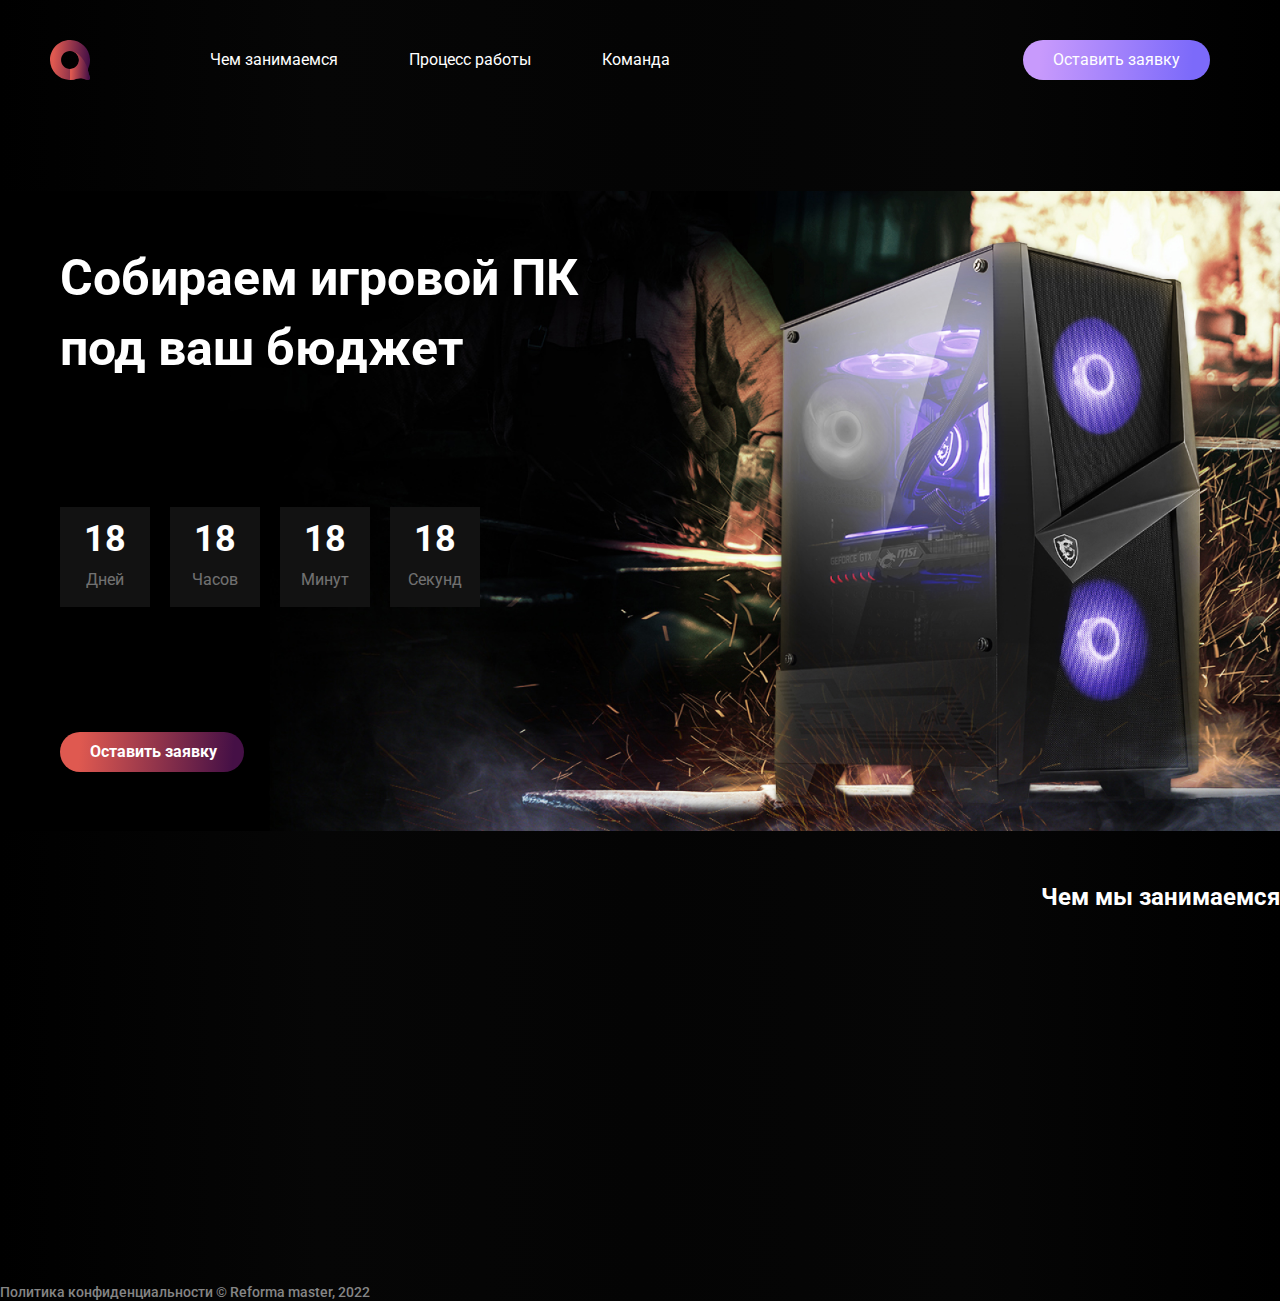
==== index.html @ 579c52b2 "Update index.html" ====
<!DOCTYPE html>
<html lang="ru">
<head>
    <meta charset="UTF-8">
    <meta http-equiv="X-UA-Compatible" content="IE=edge">
    <meta name="viewport" content="width=device-width, initial-scale=1.0">
    <link rel="shortcut icon" href="favicon.ico" type="image/x-icon">
    <link rel="stylesheet" href="style/normalize.css">
    <link rel="stylesheet" href="style/style.css">
    <link rel="preconnect" href="https://fonts.googleapis.com">
	<script defer src="js/index.js"></script>
    <script defer src="js/modal.js"></script>
    <link rel="preconnect" href="https://fonts.googleapis.com">
    <link rel="preconnect" href="https://fonts.gstatic.com" crossorigin>
    <link href="https://fonts.googleapis.com/css2?family=Roboto:wght@400;500;700&display=swap" rel="stylesheet"> 
    <title>Сборка ПК</title>
</head>
<body>
    <header class="header">
        <a href="#" class="logo"><img src="image/logo.svg"></a>
        <div class="header_nav">
            <nav class="navigation">
                <a href="#">Чем&nbsp;занимаемся</a>
                <a href="#">Процесс&nbsp;работы</a>
                <a href="#">Команда</a>
            </nav>
            <button class="burger-btn header-burger" onclick="openModal()" type="button"></button>    
            <button class="button header_button" type="button" >Оставить&nbsp;заявку</button>    
        </div>
    </header>
    
    <main class="main">
        <section class="main-display">
            <h1 class="title">Собираем игровой ПК под ваш бюджет</h1>
            <div class="main-display_timer">
                <div class="main-display_item">
                    <div class="main-display_count">18</div>
                    <div class="main-display_text">Дней</div>
                </div>
                <div class="main-display_item">
                    <div class="main-display_count">18</div>
                    <div class="main-display_text">Часов</div>
                </div>
                <div class="main-display_item">
                    <div class="main-display_count">18</div>
                    <div class="main-display_text">Минут</div>
                </div>
                <div class="main-display_item">
                    <div class="main-display_count">18</div>
                    <div class="main-display_text">Секунд</div>
                </div>
            </div>
            <button class="button main_button" type="button" >Оставить&nbsp;заявку</button>    
            <div class="main-display_bg main-display_mobile">
                <img src="image/main-screen.jpg" alt="">    
            </div>        
    </section>
    
    <section class="special">
        <div class="contaner">
            <div class="special_wrap">
                <div class="special_img"></div>
                <h2>Чем мы занимаемся</h2>
            </div>
        </div>
        
    </section>
        
</main>

<aside></aside>
<footer class="footer">           
        <div class="copyright">
            <span>Политика конфиденциальности</span>
            <span>&copy; Reforma master, 2022</span>
        </div>
</footer>
    <div class="modal" id="modal">
        <div class="modal_window">
            <a href="#" class="logo"><img src="image/logo.svg"></a>
            <button onclick="closeModal()" class="header-modal-close">+</button>
            <div class="burger-link">
                <a href="#">Чем&nbsp;занимаемся</a>
                <a href="#">Процесс&nbsp;работы</a>
                <a href="#">Команда</a>
            </div>
        </div>
    </div>
    
</body>
</html>
---- style/style.css ----
*,
::after,
::before {
  box-sizing: border-box;
}
html {
  font-size: 1.6%; /* 16px*0.62.5% = 10px */
  font-size: 10px;
}
body {
  position: relative;
  /* font-size: 0.625%; 16px*0.62.5% = 10px */
  font-size: 1.6rem;
  color: #ffffff;
  font-weight: normal;
  font-family: "Roboto", sans-serif;
  background: linear-gradient(
    to left,
    #000000,
    #060606,
    #040404,
    #060606,
    #000000
  );
}
img {
  width: 100%;
  height: 100%;
  object-fit: contain;
  flex-shrink: 0;
}
a {
  text-decoration: none;
  color: inherit;
}
h1,
h2,
h3,
h4,
h5,
h6 {
  padding: 0;
  margin: 0;
}
button,
input {
  outline: none;
  border: none;
  cursor: pointer;
}
p {
  margin-top: 1rem;
}
.header {
  display: flex;
  justify-content: space-between;
  padding: 4rem 11rem 4rem 8rem;
}
.container {
  padding-left: 15px;
  padding-right: 15px;
  max-width: 130rem;
  margin: 0 auto;
}
.logo {
  display: block;
  width: 4rem;
  height: 4rem;
  /* margin-right: 28.2%; */
  /* margin-right: 24.7vw; */
}
.header_nav {
  display: flex;
  justify-content: space-between;
  /* justify-content: space-around; */
  align-items: center;
  /* flex-grow: 1; */
  /* max-width: 300px; */
  gap: 29vw;
}
.navigation {
  display: flex;
}
.burger-link {
  display: flex;
  flex-direction: column;
  gap: 30px;
  margin-top: 30px;
}
.header-burger {
  display: none;
  background-image: url(../image/burger-menu.svg);
  background-repeat: no-repeat;
  background-size: contain;
  background-color: #000000;
  width: 53px;
  height: 41px;
}
.modal {
  position: fixed;
  top: 0;
  left: -1930px;
  background-color: rgba(0, 0, 0, 0.3);
  min-height: 100vh;
  min-width: 100vw;
  display: flex;
  justify-content: center;
  transition: 0.4s ease-in-out;
}
.modal_window {
  position: relative;
  background-color: #626262;
  height: 100%;
  width: 100%;
  z-index: 2;
  padding: 40px 40px;
}
.header-modal-close {
  position: absolute;
  right: 10px;
  top: 10px;
  transform: rotate(45deg);
  background-color: transparent;
  z-index: 3;
  color: #ffffff;
  font-size: 32px;
  font-weight: 700;
  width: 40px;
}
.navigation a {
  font-weight: 400;
  font-size: 1.6rem;
}
.navigation a::after {
  display: block;
  position: relative;
  content: "";
  height: 1px;
  width: 0;
  background-color: #ffffff;
  transition: width 0.2s ease-in-out, left 0.5s ease-in-out;
  left: 0%;
  bottom: -10px;
}
.navigation a:hover::after {
  width: 100%;
}
.navigation a:not(:last-child) {
  margin-right: 7.1rem;
}
.button {
  display: block;
  padding: 1.1rem 3rem;
  color: #ffffff;
  border-radius: 50px;
}
.header_button {
  display: block;
  font-weight: 400;
  font-size: 1.6rem;
  background: linear-gradient(94.26deg, #c89afc 9.51%, #7c6afa 90.23%);
}
.main-display {
  padding-left: 16.3%;
  /* padding-left: 16.2vw; */
  padding-top: 7.7%;
}
.main-display_bg {
  position: absolute;
  top: 0;
  right: 0;
  z-index: -1;
}
.title {
  font-weight: 700;
  font-size: 6.4rem;
  line-height: 140%;
  max-width: 673px;
}
.main-display_timer {
  display: flex;
  gap: 3rem;
  margin-top: 5.3rem;
  margin-bottom: 7.5rem;
}
.main-display_item {
  width: 102px;
  height: 112px;
  text-align: center;
  background: #121212;
  padding: 2rem 3rem;
}
.main-display_count {
  font-weight: 700;
  font-size: 3.6rem;
  margin-bottom: 1rem;
}
.main-display_text {
  font-weight: 400;
  font-size: 1.6rem;
  opacity: 0.4;
}
.main_button {
  font-weight: 700;
  font-size: 1.6rem;
  background: linear-gradient(94.78deg, #df5950 11.19%, #451046 93.72%);
}
.footer {
  display: flex;
  justify-content: space-between;
  align-items: center;
  font-weight: 500;
  font-size: 14px;
  line-height: 17px;
  color: #858585;
}

.special {
  margin-top: 6rem;
}
.special_wrap {
  display: flex;
  justify-content: space-between;
}
.special_img {
  display: block;
  background-image: url(../image/pc-group.png);
  background-size: contain;
  background-repeat: no-repeat;
  height: 400px;
}

@media (max-width: 1580px) {
  .main-display {
    padding-left: 6rem;
    padding-top: 4.7%;
  }
}
@media (max-width: 1366px) {
  .header {
    padding: 4rem 7rem 4rem 5rem;
    gap: 5rem;
  }
  .logo {
    margin-right: 5.5vw;
  }
  .header_nav {
    flex-grow: 1;
    gap: normal;
    flex-grow: 1;
  }
  .main-display_bg {
    top: 191px;
  }
  .title {
    font-size: 5rem;
    max-width: 534px;
  }
  .main-display {
    /* padding-top: 10.7%; */
    /* padding-top: 10vh; */
    padding-top: 0;
    padding-top: 70px;
    display: flex;
    flex-direction: column;
    justify-content: space-around;
    height: 55vw;
  }
  .main-display_timer {
    display: flex;
    gap: 2rem;
    margin-top: 2rem;
    margin-bottom: 2rem;
  }
  .main_button {
    max-width: 184px;
  }
  .main-display_item {
    width: 90px;
    height: 100px;
    padding: 1.2rem 0;
  }
}
@media (max-width: 1200px) {
  .header {
    padding: 4rem 8rem 4rem 3rem;
  }
  .logo {
    margin-right: 3rem;
  }
  .header_button {
    margin-left: 12%;
  }
  .navigation a:not(:last-child) {
    margin-right: 5rem;
  }
}

@media (max-width: 1000px) {
  .title {
    font-size: 4rem;
    max-width: 430px;
  }
  .main-display_item {
    width: 70px;
    height: 85px;
    padding: 0.5rem 0;
  }
  .main-display_text {
    font-size: 1.4rem;
  }
}
@media (max-width: 835px) {
  .header {
    padding: 4rem 5rem 4rem 4rem;
    gap: 0;
  }
  .navigation a:not(:last-child) {
    margin-right: 3rem;
  }
  .header_button {
    margin-left: 0;
  }
}
@media (max-width: 768px) {
  .header {
    padding: 3rem 2rem 3rem 2rem;
  }
  .main-display {
    height: 50vw;
    padding: 4rem 2rem;
  }
  .main-display_bg {
    top: 10rem;
  }
  .title {
    font-size: 3rem;
    max-width: 320px;
  }
  .burger-btn {
    display: block;
  }
  .navigation {
    display: none;
  }
  .main-display_item {
    width: 51px;
    height: 56px;
    padding: 0.5rem 0;
  }
  .main-display_timer {
    gap: 1.5rem;
  }
  .main-display_count {
    font-size: 1.9rem;
    margin-bottom: 0.5rem;
  }
  .main-display_text {
    font-size: 1.2rem;
  }
}
@media (max-width: 567px) {
  .main-display {
    display: block;
  }
  .main-display_bg img {
    display: none;
  }
  .main-display_mobile {
    position: relative;
    background-image: url(../image/main-screen-mobile.jpg);
    background-repeat: no-repeat;
    background-size: contain;
    display: block;
    width: 100%;
    height: 50rem;
  }
}
/* @media (max-width: 960px) {} */
/* @media (min-width: 1920px) {} */
/* @media (min-width: 676px) {} */
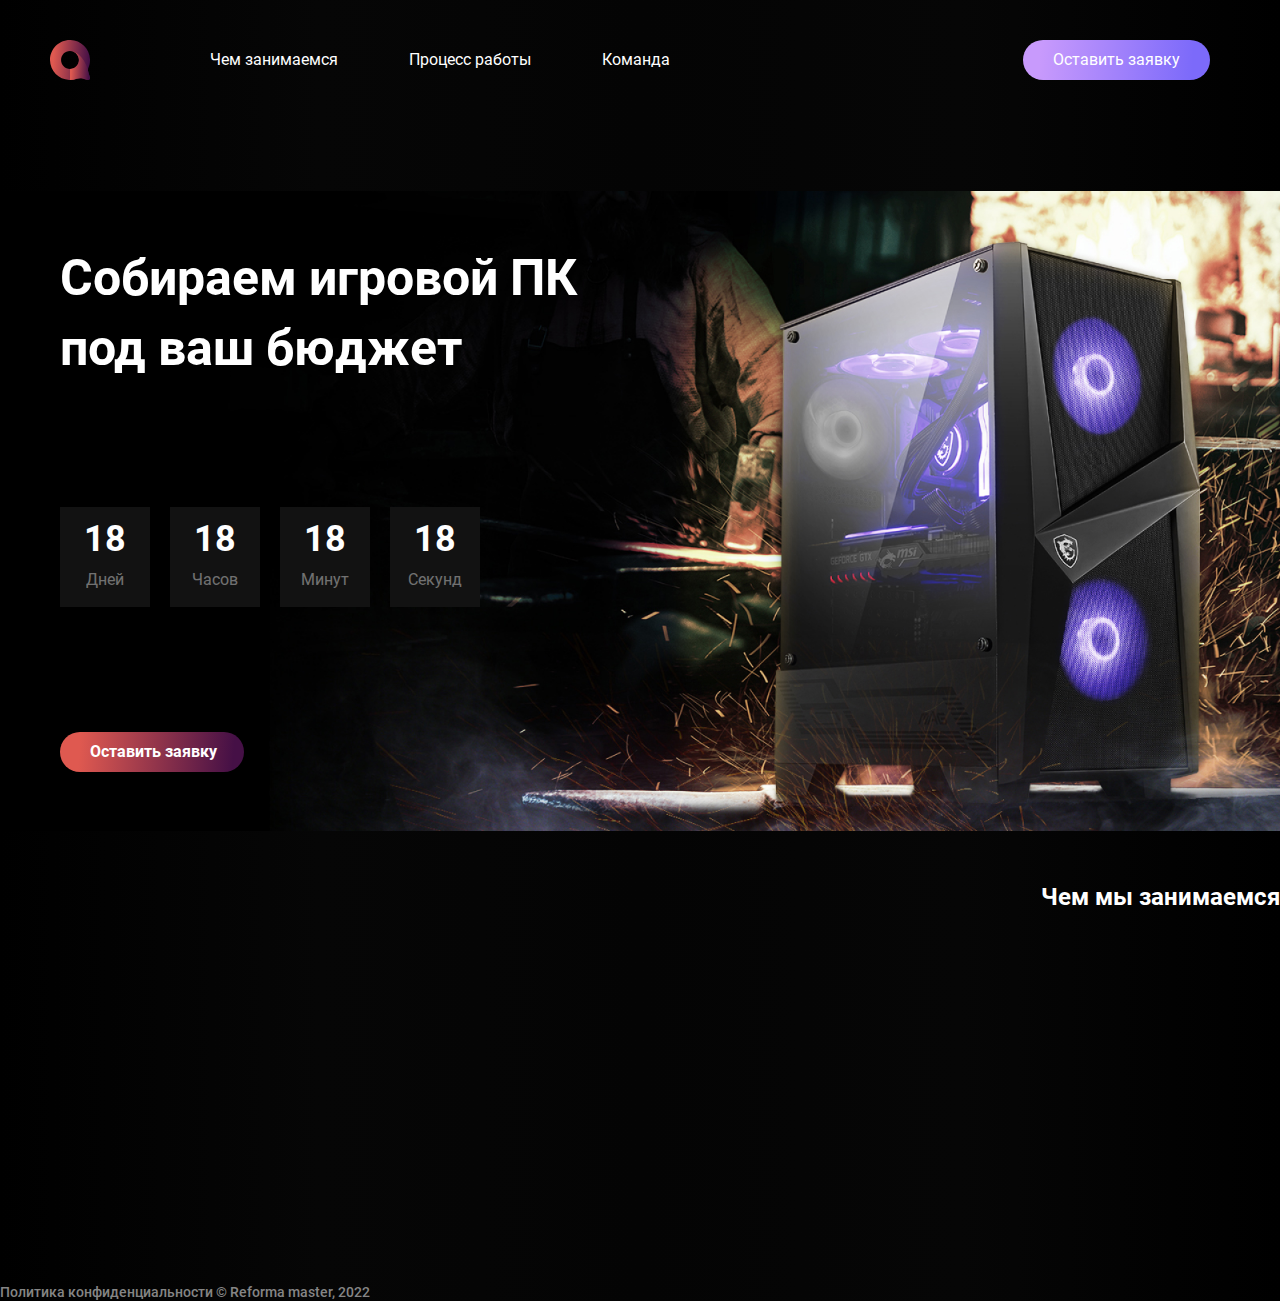
==== commit 917f556a: "Add Roboto" ====
--- a/index.html
+++ b/index.html
@@ -6,13 +6,14 @@
     <meta name="viewport" content="width=device-width, initial-scale=1.0">
     <link rel="shortcut icon" href="favicon.ico" type="image/x-icon">
     <link rel="stylesheet" href="style/normalize.css">
+    <link rel="stylesheet" href="Roboto/stylesheet.css">
     <link rel="stylesheet" href="style/style.css">
     <link rel="preconnect" href="https://fonts.googleapis.com">
 	<script defer src="js/index.js"></script>
     <script defer src="js/modal.js"></script>
-    <link rel="preconnect" href="https://fonts.googleapis.com">
-    <link rel="preconnect" href="https://fonts.gstatic.com" crossorigin>
-    <link href="https://fonts.googleapis.com/css2?family=Roboto:wght@400;500;700&display=swap" rel="stylesheet"> 
+    <!-- <link rel="preconnect" href="https://fonts.googleapis.com"> -->
+    <!-- <link rel="preconnect" href="https://fonts.gstatic.com" crossorigin> -->
+    <!-- <link href="https://fonts.googleapis.com/css2?family=Roboto:wght@400;500;700&display=swap" rel="stylesheet">  -->
     <title>Сборка ПК</title>
 </head>
 <body>
--- a/Roboto/stylesheet.css
+++ b/Roboto/stylesheet.css
@@ -0,0 +1,133 @@
+/* This stylesheet generated by Transfonter (https://transfonter.org) on February 25, 2018 4:00 PM */
+
+@font-face {
+    font-family: 'Roboto';
+    src: url('Roboto-MediumItalic.eot');
+    src: local('Roboto Medium Italic'), local('Roboto-MediumItalic'),
+        url('Roboto-MediumItalic.eot?#iefix') format('embedded-opentype'),
+        url('Roboto-MediumItalic.woff') format('woff'),
+        url('Roboto-MediumItalic.ttf') format('truetype');
+    font-weight: 500;
+    font-style: italic;
+}
+
+@font-face {
+    font-family: 'Roboto';
+    src: url('Roboto-Italic.eot');
+    src: local('Roboto Italic'), local('Roboto-Italic'),
+        url('Roboto-Italic.eot?#iefix') format('embedded-opentype'),
+        url('Roboto-Italic.woff') format('woff'),
+        url('Roboto-Italic.ttf') format('truetype');
+    font-weight: normal;
+    font-style: italic;
+}
+
+@font-face {
+    font-family: 'Roboto';
+    src: url('Roboto-Bold.eot');
+    src: local('Roboto Bold'), local('Roboto-Bold'),
+        url('Roboto-Bold.eot?#iefix') format('embedded-opentype'),
+        url('Roboto-Bold.woff') format('woff'),
+        url('Roboto-Bold.ttf') format('truetype');
+    font-weight: bold;
+    font-style: normal;
+}
+
+@font-face {
+    font-family: 'Roboto';
+    src: url('Roboto-Regular.eot');
+    src: local('Roboto'), local('Roboto-Regular'),
+        url('Roboto-Regular.eot?#iefix') format('embedded-opentype'),
+        url('Roboto-Regular.woff') format('woff'),
+        url('Roboto-Regular.ttf') format('truetype');
+    font-weight: normal;
+    font-style: normal;
+}
+
+@font-face {
+    font-family: 'Roboto';
+    src: url('Roboto-Medium.eot');
+    src: local('Roboto Medium'), local('Roboto-Medium'),
+        url('Roboto-Medium.eot?#iefix') format('embedded-opentype'),
+        url('Roboto-Medium.woff') format('woff'),
+        url('Roboto-Medium.ttf') format('truetype');
+    font-weight: 500;
+    font-style: normal;
+}
+
+@font-face {
+    font-family: 'Roboto';
+    src: url('Roboto-BoldItalic.eot');
+    src: local('Roboto Bold Italic'), local('Roboto-BoldItalic'),
+        url('Roboto-BoldItalic.eot?#iefix') format('embedded-opentype'),
+        url('Roboto-BoldItalic.woff') format('woff'),
+        url('Roboto-BoldItalic.ttf') format('truetype');
+    font-weight: bold;
+    font-style: italic;
+}
+
+@font-face {
+    font-family: 'Roboto';
+    src: url('Roboto-ThinItalic.eot');
+    src: local('Roboto Thin Italic'), local('Roboto-ThinItalic'),
+        url('Roboto-ThinItalic.eot?#iefix') format('embedded-opentype'),
+        url('Roboto-ThinItalic.woff') format('woff'),
+        url('Roboto-ThinItalic.ttf') format('truetype');
+    font-weight: 100;
+    font-style: italic;
+}
+
+@font-face {
+    font-family: 'Roboto';
+    src: url('Roboto-Black.eot');
+    src: local('Roboto Black'), local('Roboto-Black'),
+        url('Roboto-Black.eot?#iefix') format('embedded-opentype'),
+        url('Roboto-Black.woff') format('woff'),
+        url('Roboto-Black.ttf') format('truetype');
+    font-weight: 900;
+    font-style: normal;
+}
+
+@font-face {
+    font-family: 'Roboto';
+    src: url('Roboto-Light.eot');
+    src: local('Roboto Light'), local('Roboto-Light'),
+        url('Roboto-Light.eot?#iefix') format('embedded-opentype'),
+        url('Roboto-Light.woff') format('woff'),
+        url('Roboto-Light.ttf') format('truetype');
+    font-weight: 300;
+    font-style: normal;
+}
+
+@font-face {
+    font-family: 'Roboto';
+    src: url('Roboto-LightItalic.eot');
+    src: local('Roboto Light Italic'), local('Roboto-LightItalic'),
+        url('Roboto-LightItalic.eot?#iefix') format('embedded-opentype'),
+        url('Roboto-LightItalic.woff') format('woff'),
+        url('Roboto-LightItalic.ttf') format('truetype');
+    font-weight: 300;
+    font-style: italic;
+}
+
+@font-face {
+    font-family: 'Roboto';
+    src: url('Roboto-BlackItalic.eot');
+    src: local('Roboto Black Italic'), local('Roboto-BlackItalic'),
+        url('Roboto-BlackItalic.eot?#iefix') format('embedded-opentype'),
+        url('Roboto-BlackItalic.woff') format('woff'),
+        url('Roboto-BlackItalic.ttf') format('truetype');
+    font-weight: 900;
+    font-style: italic;
+}
+
+@font-face {
+    font-family: 'Roboto';
+    src: url('Roboto-Thin.eot');
+    src: local('Roboto Thin'), local('Roboto-Thin'),
+        url('Roboto-Thin.eot?#iefix') format('embedded-opentype'),
+        url('Roboto-Thin.woff') format('woff'),
+        url('Roboto-Thin.ttf') format('truetype');
+    font-weight: 100;
+    font-style: normal;
+}
--- a/style/style.css
+++ b/style/style.css
@@ -5,6 +5,7 @@
 }
 html {
   font-size: 1.6%; /* 16px*0.62.5% = 10px */
+  /* font-size: 62.5%; */
   font-size: 10px;
 }
 body {
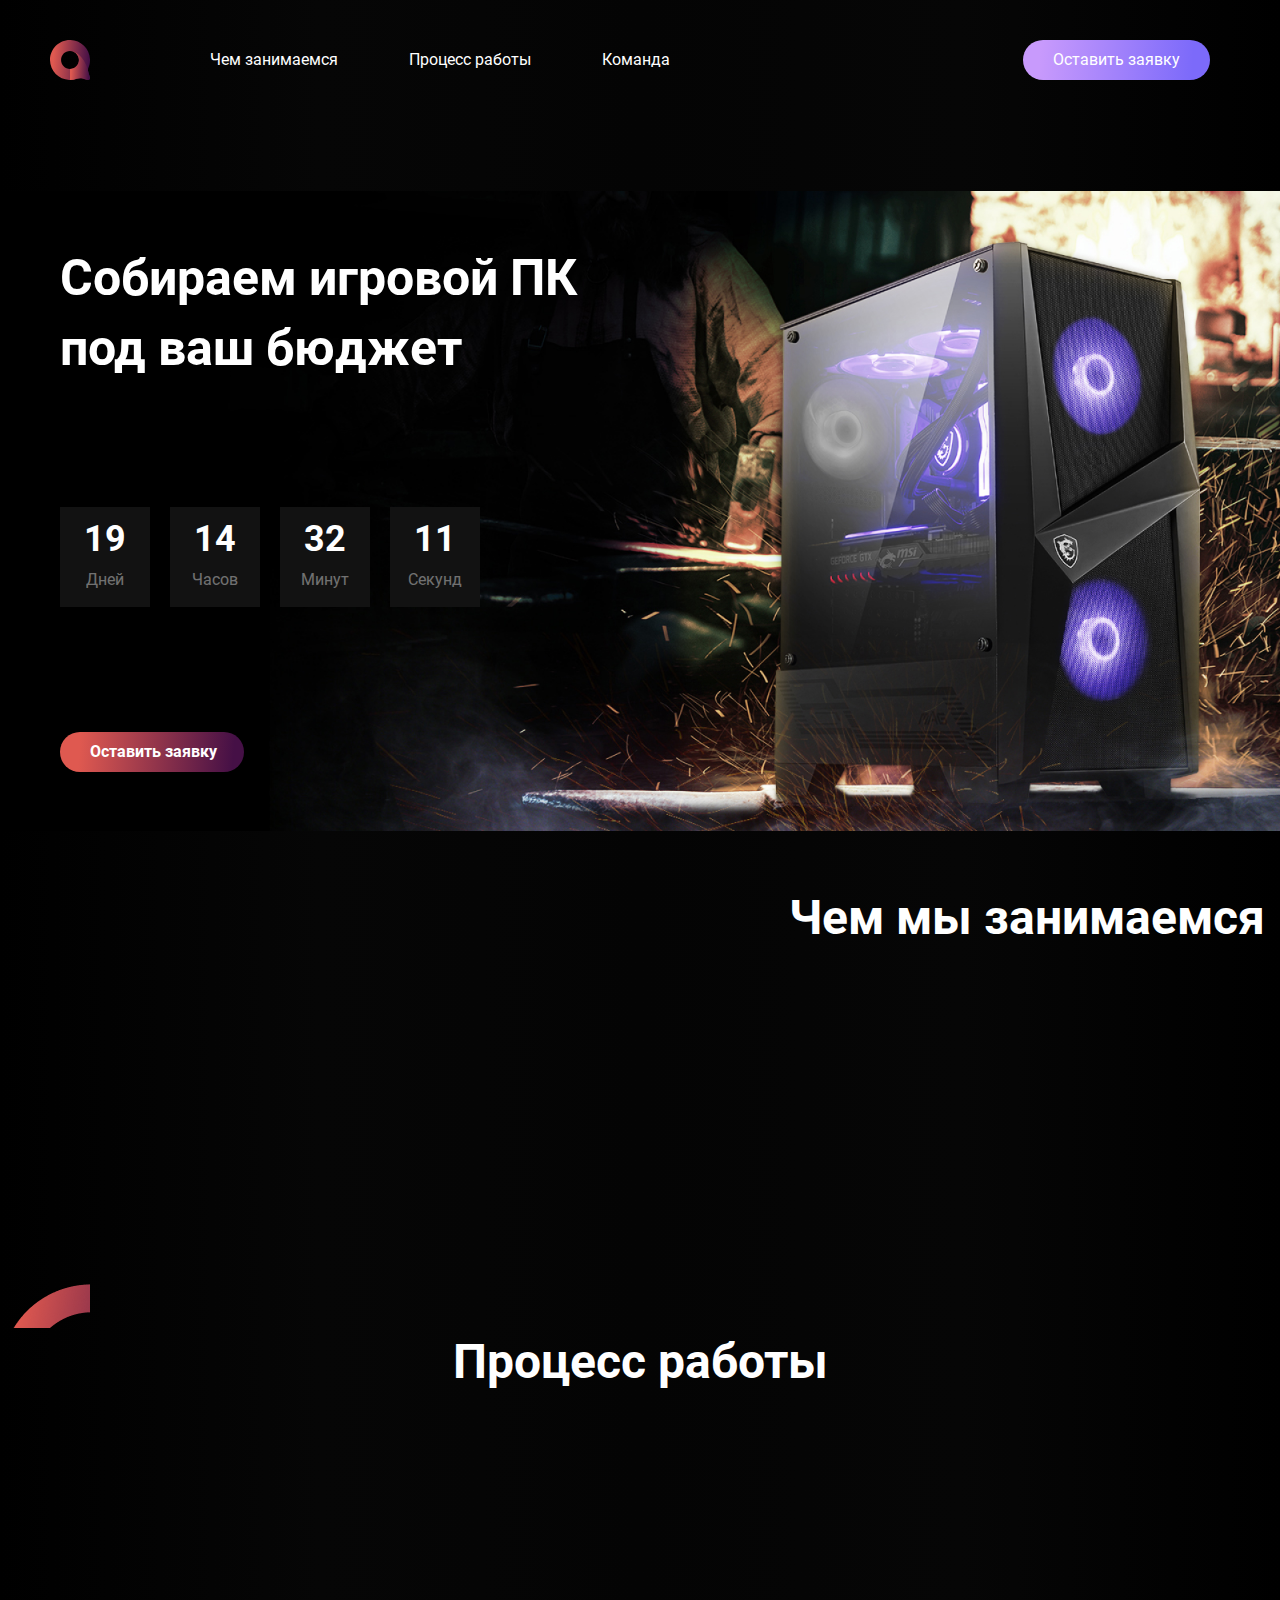
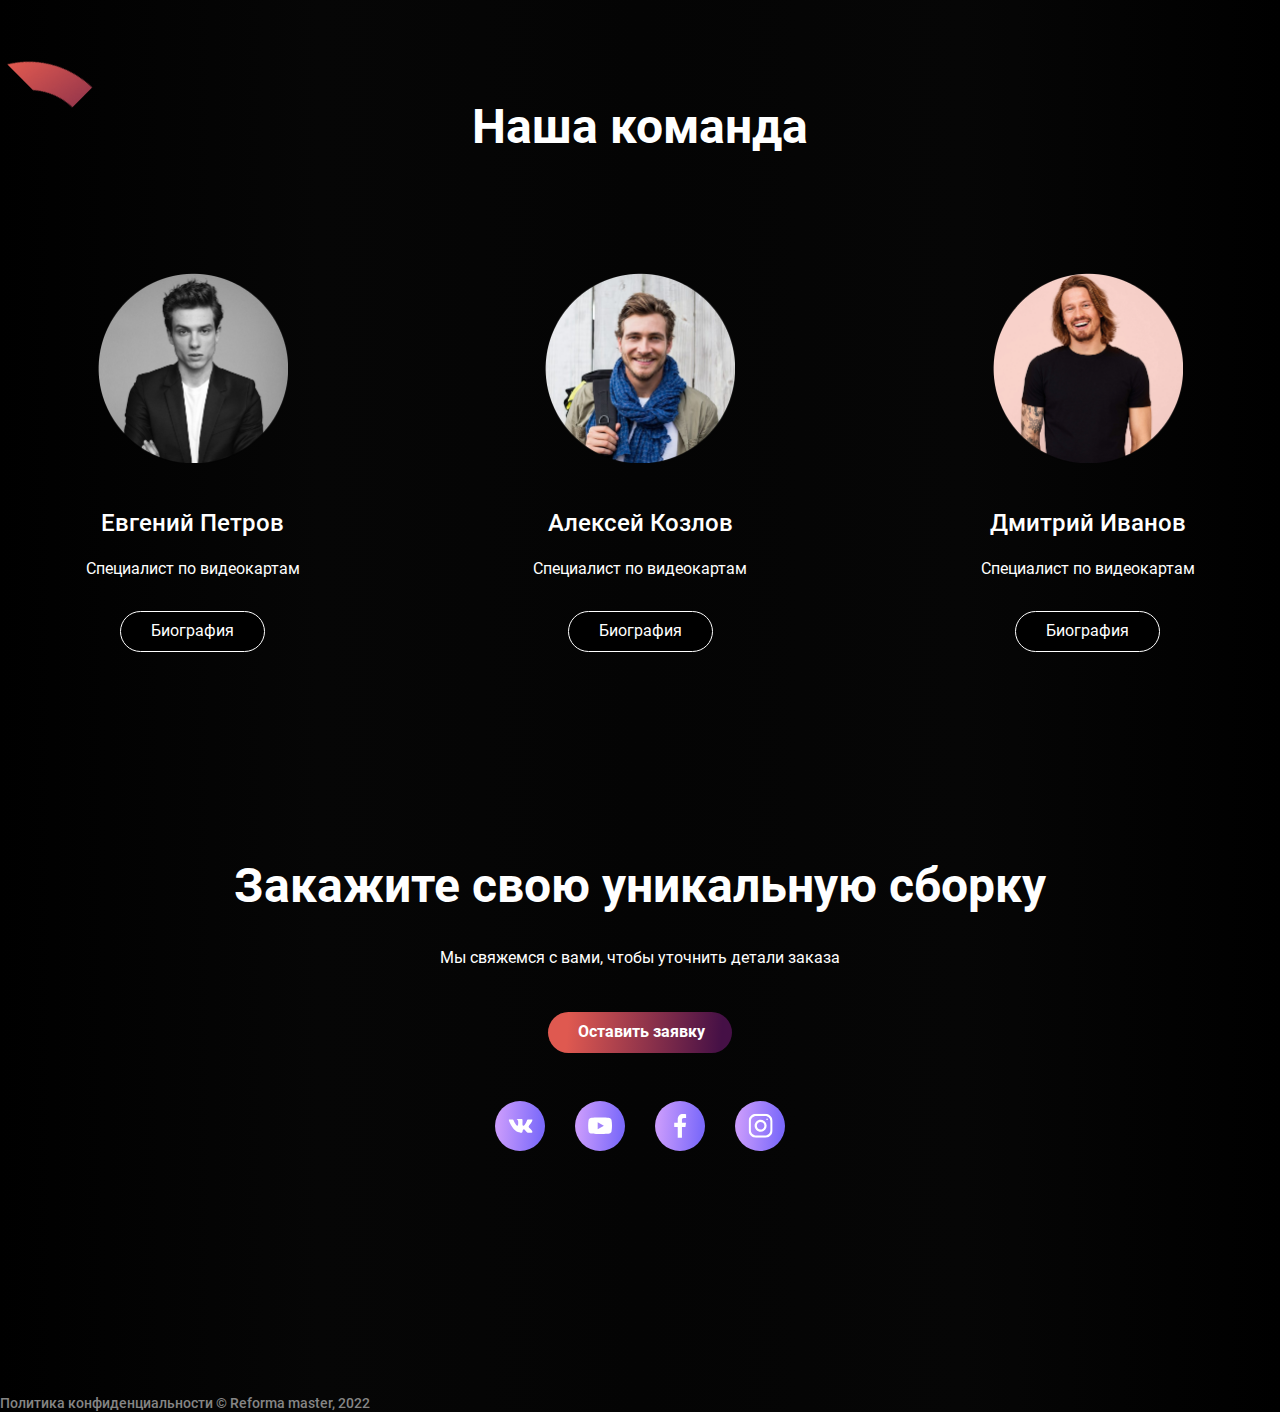
==== commit 48580865: "add assemb & comand" ====
--- a/index.html
+++ b/index.html
@@ -11,6 +11,7 @@
     <link rel="preconnect" href="https://fonts.googleapis.com">
 	<script defer src="js/index.js"></script>
     <script defer src="js/modal.js"></script>
+    <script defer src="js/timer.js"></script>
     <!-- <link rel="preconnect" href="https://fonts.googleapis.com"> -->
     <!-- <link rel="preconnect" href="https://fonts.gstatic.com" crossorigin> -->
     <!-- <link href="https://fonts.googleapis.com/css2?family=Roboto:wght@400;500;700&display=swap" rel="stylesheet">  -->
@@ -33,17 +34,17 @@
     <main class="main">
         <section class="main-display">
             <h1 class="title">Собираем игровой ПК под ваш бюджет</h1>
-            <div class="main-display_timer">
+            <div class="main-display_timer timer__block">
                 <div class="main-display_item">
-                    <div class="main-display_count">18</div>
+                    <div class="main-display_count">19</div>
                     <div class="main-display_text">Дней</div>
                 </div>
                 <div class="main-display_item">
-                    <div class="main-display_count">18</div>
+                    <div class="main-display_count">19</div>
                     <div class="main-display_text">Часов</div>
                 </div>
                 <div class="main-display_item">
-                    <div class="main-display_count">18</div>
+                    <div class="main-display_count">19</div>
                     <div class="main-display_text">Минут</div>
                 </div>
                 <div class="main-display_item">
@@ -58,15 +59,73 @@
     </section>
     
     <section class="special">
-        <div class="contaner">
+        <div class="container">
             <div class="special_wrap">
                 <div class="special_img"></div>
-                <h2>Чем мы занимаемся</h2>
+                <h2 class="title-header">Чем мы занимаемся</h2>
+            </div>
+        </div>        
+    </section>   
+
+    <section class="process">
+        <div class="container">
+            <h2 class="title-header">Процесс работы </h2>
+        </div>
+    </section> 
+
+<!-- 3 день -->
+    <section class="comand">  
+        <div class="container">
+            <h2 class="title-header">Наша команда</h2>
+            <div class="comand__list">
+                <div class="comand__items">
+                    <img  class="comand__image" src="image/face1.png" alt="">
+                    <p class="comand_name">Евгений Петров</p>
+                    <p class="comand_text">Специалист по видеокартам</p>
+                    <button class="comand_btn" type="button">Биография</button>
+                </div>
+                <div class="comand__items">
+                    <img class="comand__image" src="image/face2.png" alt="">
+                    <p class="comand_name">Алексей Козлов</p>
+                    <p class="comand_text">Специалист по видеокартам</p>
+                    <button class="comand_btn" type="button">Биография</button>
+                </div>
+                <div class="comand__items">
+                    <img class="comand__image" src="image/face3.png" alt="">
+                    <p class="comand_name">Дмитрий Иванов</p>
+                    <p class="comand_text">Специалист по видеокартам</p>
+                    <button class="comand_btn" type="button">Биография</button>
+                </div>
             </div>
         </div>
-        
-    </section>
-        
+    </section>  
+
+
+    <section class="assemble">  
+        <div class="container">
+            <div class="assemble_wrap">                
+                <h2 class="title-header">Закажите свою уникальную сборку</h2>
+                <p class="assemble-text">Мы свяжемся с вами, чтобы уточнить детали заказа</p>
+                <div class="assemble-btn">
+                    <button class="button main_button" type="button">Оставить&nbsp;заявку</button>
+                </div>
+                <div class="assemble-social">
+                    <div class="assemble-social__item vk">
+                        <img src="image/vk.svg" alt="">
+                    </div>
+                    <div class="assemble-social__item youtube">
+                        <img src="image/youtube.svg" alt="">
+                    </div>
+                    <div class="assemble-social__item fb">
+                        <img src="image/fb.svg" alt="">
+                    </div>
+                    <div class="assemble-social__item in">
+                        <img src="image/in.svg" alt="">
+                    </div>
+                </div>
+            </div>
+        </div>
+    </section> 
 </main>
 
 <aside></aside>
--- a/style/style.css
+++ b/style/style.css
@@ -231,6 +231,98 @@
   height: 400px;
 }
 
+.comand {
+  padding-top: 25.3rem;
+  padding-bottom: 20rem;
+}
+.title-header {
+  font-weight: 700;
+  font-size: 4.8rem;
+  line-height: 140%;
+  text-align: center;
+}
+.comand__list {
+  display: flex;
+  justify-content: space-between;
+  align-items: center;
+  padding-top: 11.3rem;
+  max-width: 1109px;
+  margin: 0 auto;
+}
+.comand__items {
+  text-align: center;
+}
+.comand__image {
+  width: 190px;
+  height: 190px;
+}
+.comand_name {
+  font-weight: 500;
+  font-size: 2.4rem;
+  line-height: 1.4;
+  margin-top: 4rem;
+  margin-bottom: 1.5rem;
+}
+.comand_text {
+  font-weight: 400;
+  font-size: 1.6rem;
+  line-height: 1.6;
+  margin-bottom: 3rem;
+}
+.comand_btn {
+  /* font-weight: 400; */
+  font-size: 1.6rem;
+  padding: 1rem 3rem;
+  border: 1px solid #ffffff;
+  border-radius: 50px;
+  background-color: rgb(0, 0, 0);
+  color: #ffffff;
+}
+.assemble {
+  padding-bottom: 24.4rem;
+}
+.assemble_wrap {
+  display: flex;
+  flex-direction: column;
+  align-items: center;
+}
+.assemble-text {
+  margin-top: 3rem;
+  margin-bottom: 4.5rem;
+}
+.assemble-btn {
+  margin-bottom: 4.8rem;
+}
+.assemble-social {
+  display: flex;
+  justify-content: center;
+  gap: 3rem;
+}
+.assemble-social__item {
+  display: flex;
+  justify-content: center;
+  align-items: center;
+  border-radius: 100%;
+  width: 5rem;
+  height: 5rem;
+  background: linear-gradient(94.26deg, #c89afc 9.51%, #7c6afa 90.23%);
+}
+.assemble-social__item img {
+  width: 50%;
+  height: 50%;
+}
+.process::before,
+.comand::before {
+  content: "";
+  display: block;
+  background-image: url(../image/Ellipse-2.png);
+  height: 44px;
+  width: 90px;
+  background-repeat: no-repeat;
+}
+.comand::before {
+  transform: rotate(45deg);
+}
 @media (max-width: 1580px) {
   .main-display {
     padding-left: 6rem;
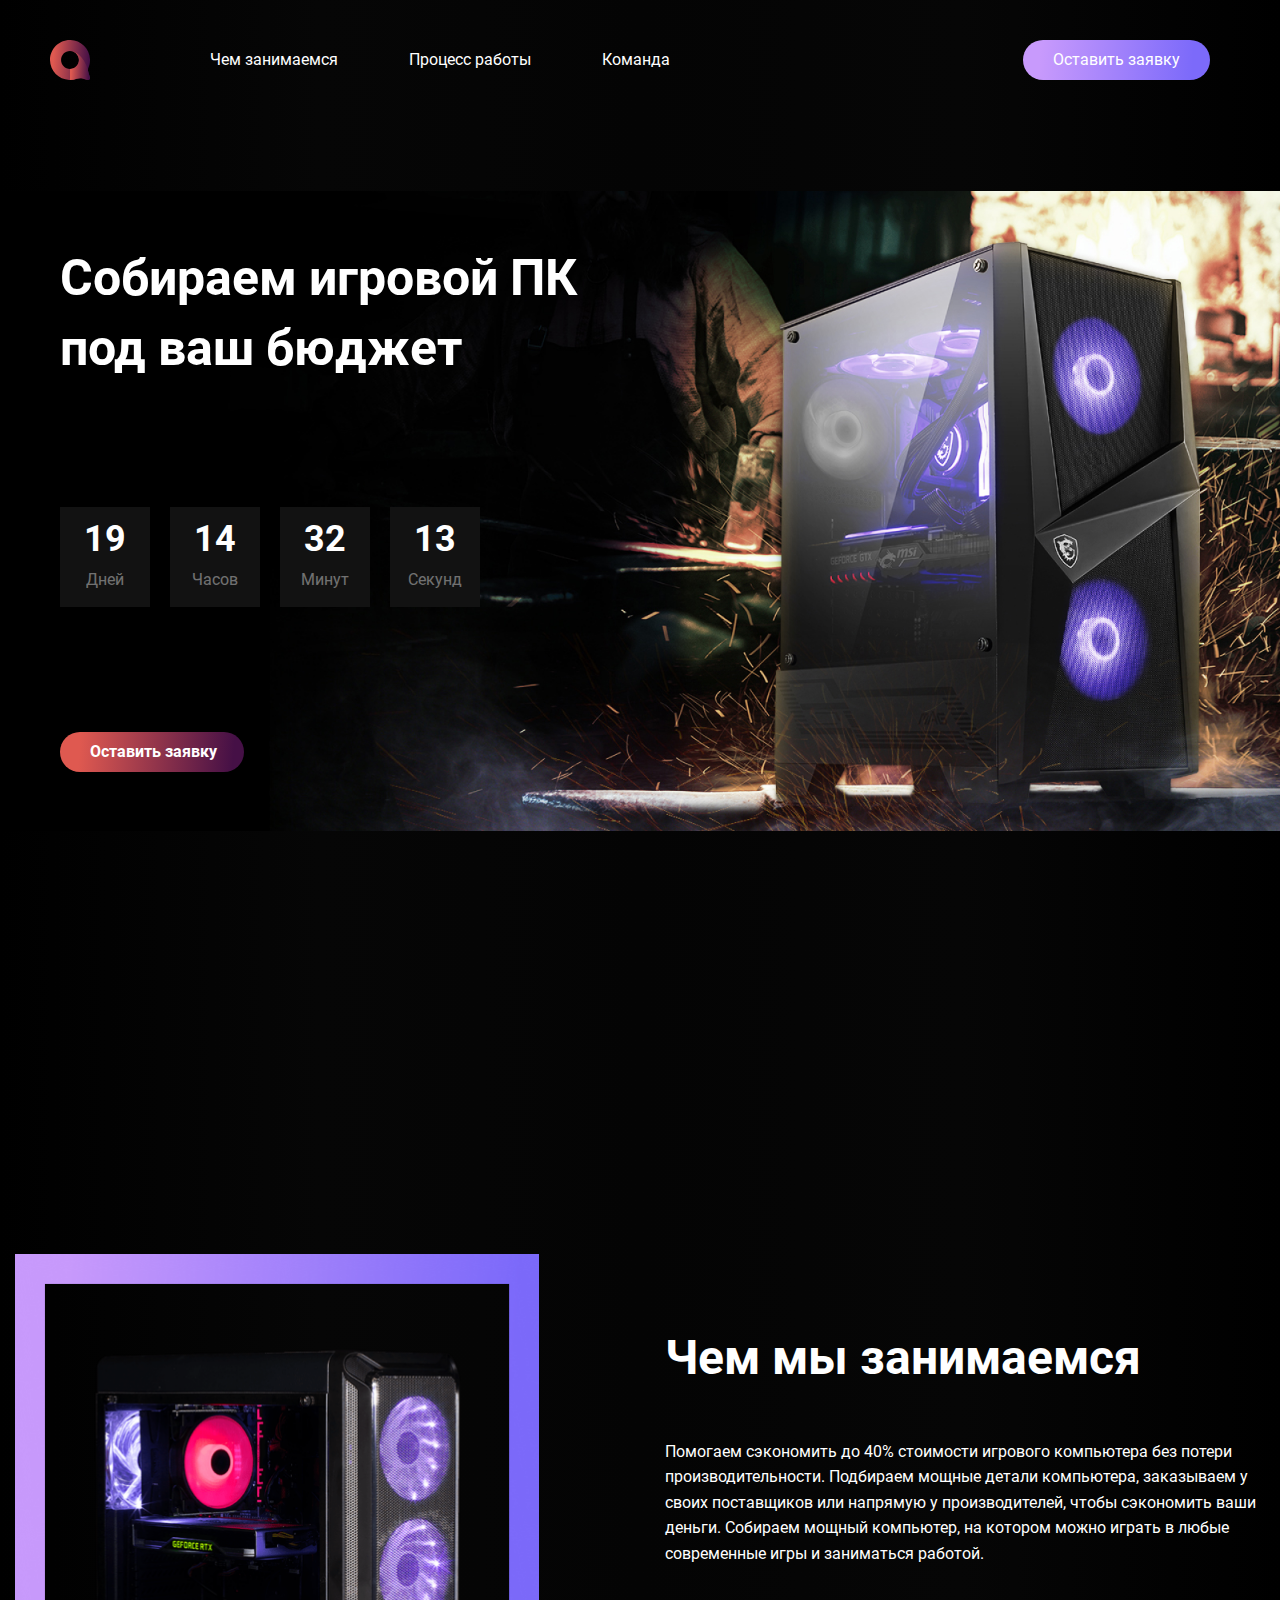
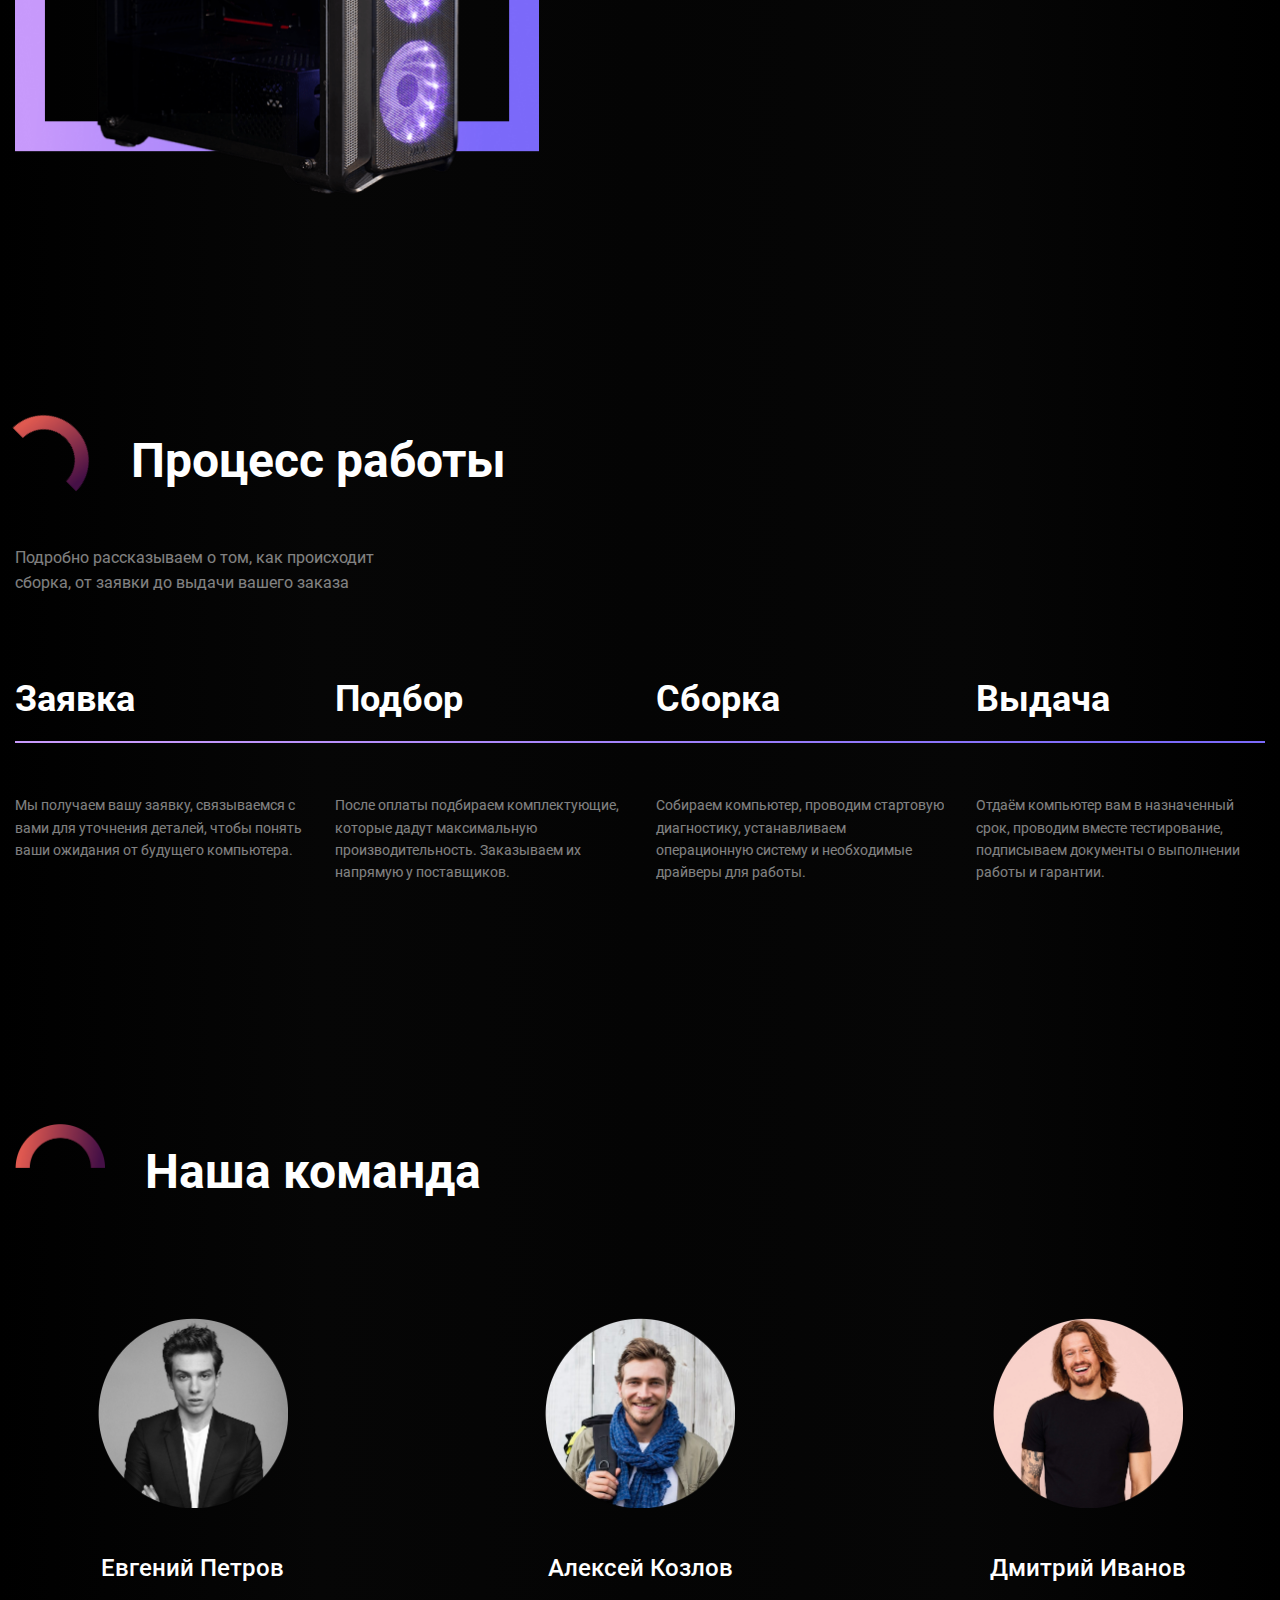
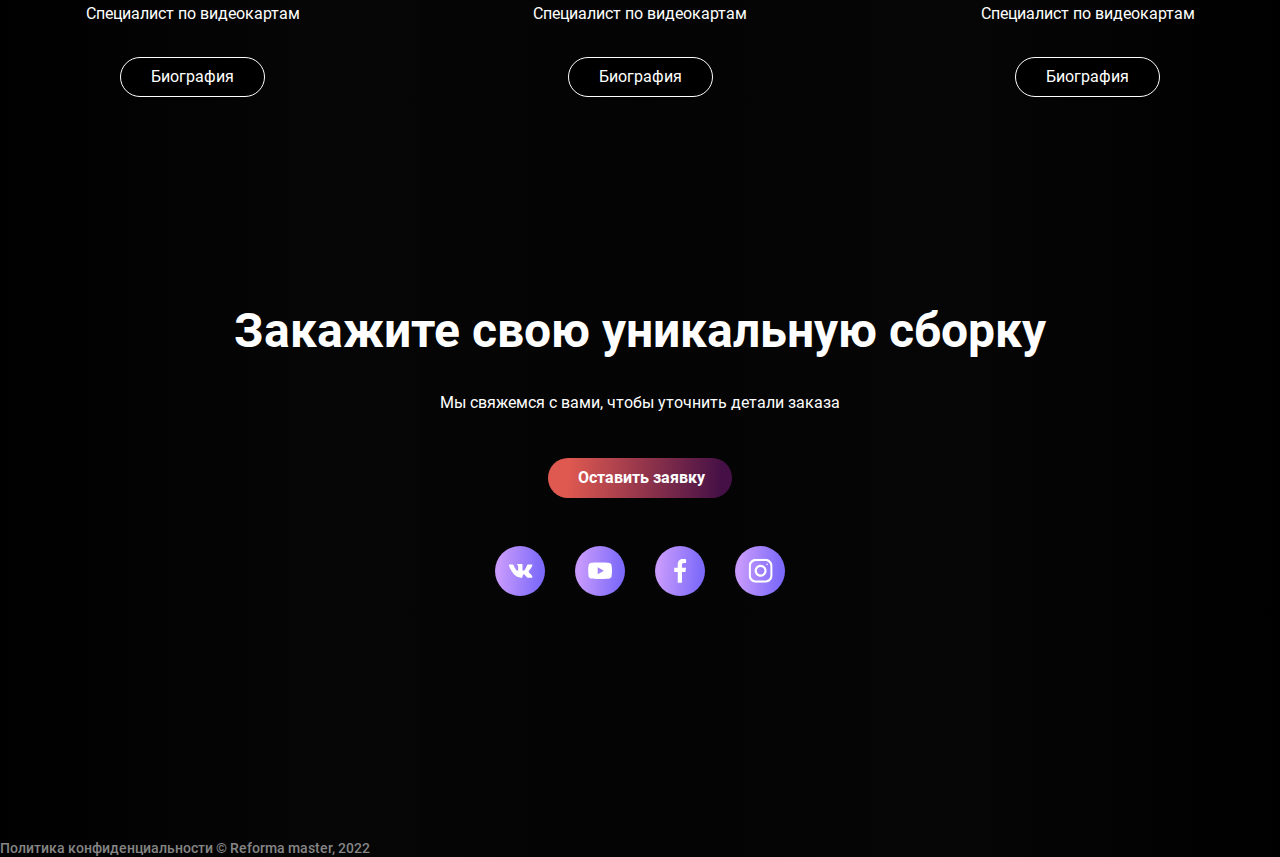
==== commit cfb86a35: "Change folders" ====
--- a/index.html
+++ b/index.html
@@ -61,22 +61,57 @@
     <section class="special">
         <div class="container">
             <div class="special_wrap">
-                <div class="special_img"></div>
-                <h2 class="title-header">Чем мы занимаемся</h2>
+                <div class="special_img">
+                    <img src="image/pc-group.png" alt="">
+                </div>
+                <div class="special__box">
+                    <h2 class="title-header">Чем мы занимаемся</h2>
+                    <p class="special__description">Помогаем сэкономить до 40% стоимости игрового компьютера без потери производительности. Подбираем мощные детали компьютера, заказываем у своих поставщиков или напрямую у производителей, чтобы сэкономить ваши деньги. Собираем мощный компьютер, на котором можно играть в любые современные игры и заниматься работой.</p>
+                </div>
             </div>
         </div>        
     </section>   
 
     <section class="process">
         <div class="container">
-            <h2 class="title-header">Процесс работы </h2>
+            <div class="comand_box">
+                <div class="comand_img comand__img_ellips">
+                    <img src="image/Ellipse-2.png" alt="">
+                </div>
+                <h2 class="title-header">Процесс работы </h2>
+            </div>
+            <p class="process_description">Подробно рассказываем о том, как происходит сборка, от заявки до выдачи вашего заказа</p>
+            <div class="process_colums">
+                <div class="process_item">
+                    <h3 class="process_tit">Заявка</h3>
+                    <p class="process_content">Мы получаем вашу заявку, связываемся с вами для уточнения деталей, чтобы понять ваши ожидания от будущего компьютера.</p>
+                </div>
+                <div class="process_item">
+                    <h3 class="process_tit">Подбор</h3>
+                    <p class="process_content">После оплаты подбираем комплектующие, которые дадут максимальную производительность. Заказываем их напрямую у поставщиков.</p>
+                </div>
+                <div class="process_item">
+                    <h3 class="process_tit">Сборка</h3>
+                    <p class="process_content">Собираем компьютер, проводим стартовую диагностику, устанавливаем операционную систему и необходимые драйверы для работы.</p>
+                </div>
+                <div class="process_item">
+                    <h3 class="process_tit">Выдача</h3>
+                    <p class="process_content">Отдаём компьютер вам в назначенный срок, проводим вместе тестирование, подписываем документы о выполнении работы и гарантии.</p>
+                </div>            
+            </div>
         </div>
     </section> 
 
 <!-- 3 день -->
     <section class="comand">  
         <div class="container">
-            <h2 class="title-header">Наша команда</h2>
+            <div class="comand_box">
+                <div class="comand_img">
+                    <img src="image/Ellipse-2.png" alt="">
+                </div>
+                <h2 class="title-header">Наша команда</h2>
+            </div>
+
             <div class="comand__list">
                 <div class="comand__items">
                     <img  class="comand__image" src="image/face1.png" alt="">
--- a/style/style.css
+++ b/style/style.css
@@ -215,31 +215,90 @@
   line-height: 17px;
   color: #858585;
 }
+.process_description {
+  font-weight: 400;
+  font-size: 1.6rem;
+  line-height: 1.6;
+  opacity: 0.5;
+  margin-top: 5rem;
+  margin-bottom: 7.8rem;
+  max-width: 370px;
+}
+.process_colums {
+  display: flex;
+  position: relative;
+}
+.process_colums::after {
+  position: absolute;
+  top: 30%;
+  left: 0;
+  content: "";
+  display: block;
+  width: 100%;
+  height: 2px;
+  background: linear-gradient(94.26deg, #c89afc 9.51%, #7c6afa 90.23%);
+}
+.process_item:not(:last-child) {
+  margin-right: 2.5%;
+}
 
+.process_tit {
+  font-weight: 700;
+  font-size: 3.6rem;
+  line-height: 1.4;
+}
+.process_content {
+  margin-top: 7rem;
+  font-size: 1.4rem;
+  line-height: 1.6;
+  max-width: 295px;
+  opacity: 0.5;
+}
 .special {
-  margin-top: 6rem;
+  /* margin-top: 6rem; */
+  margin-top: 43rem;
+  margin-bottom: 23.3rem;
 }
 .special_wrap {
   display: flex;
   justify-content: space-between;
 }
+.special__box {
+  margin-top: 7rem;
+  flex-basis: 48%;
+}
 .special_img {
-  display: block;
-  background-image: url(../image/pc-group.png);
-  background-size: contain;
-  background-repeat: no-repeat;
-  height: 400px;
-}
-
+  height: 540px;
+}
+.special__description {
+  margin-top: 47px;
+  /* font-weight: 400; */
+  font-size: 1.6rem;
+  line-height: 1.6;
+}
 .comand {
-  padding-top: 25.3rem;
+  padding-top: 24rem;
   padding-bottom: 20rem;
+}
+.comand_img {
+  width: 90px;
+  margin-right: 4rem;
+  position: relative;
+  bottom: 25px;
+}
+.comand_box {
+  display: flex;
+}
+.comand__img_ellips {
+  transform: rotate(45deg);
+  margin-right: 26px;
+  bottom: 17px;
 }
 .title-header {
   font-weight: 700;
   font-size: 4.8rem;
   line-height: 140%;
-  text-align: center;
+  /* text-align: center; */
 }
 .comand__list {
   display: flex;
@@ -311,7 +370,7 @@
   width: 50%;
   height: 50%;
 }
-.process::before,
+/* .process::before,
 .comand::before {
   content: "";
   display: block;
@@ -322,7 +381,7 @@
 }
 .comand::before {
   transform: rotate(45deg);
-}
+} */
 @media (max-width: 1580px) {
   .main-display {
     padding-left: 6rem;
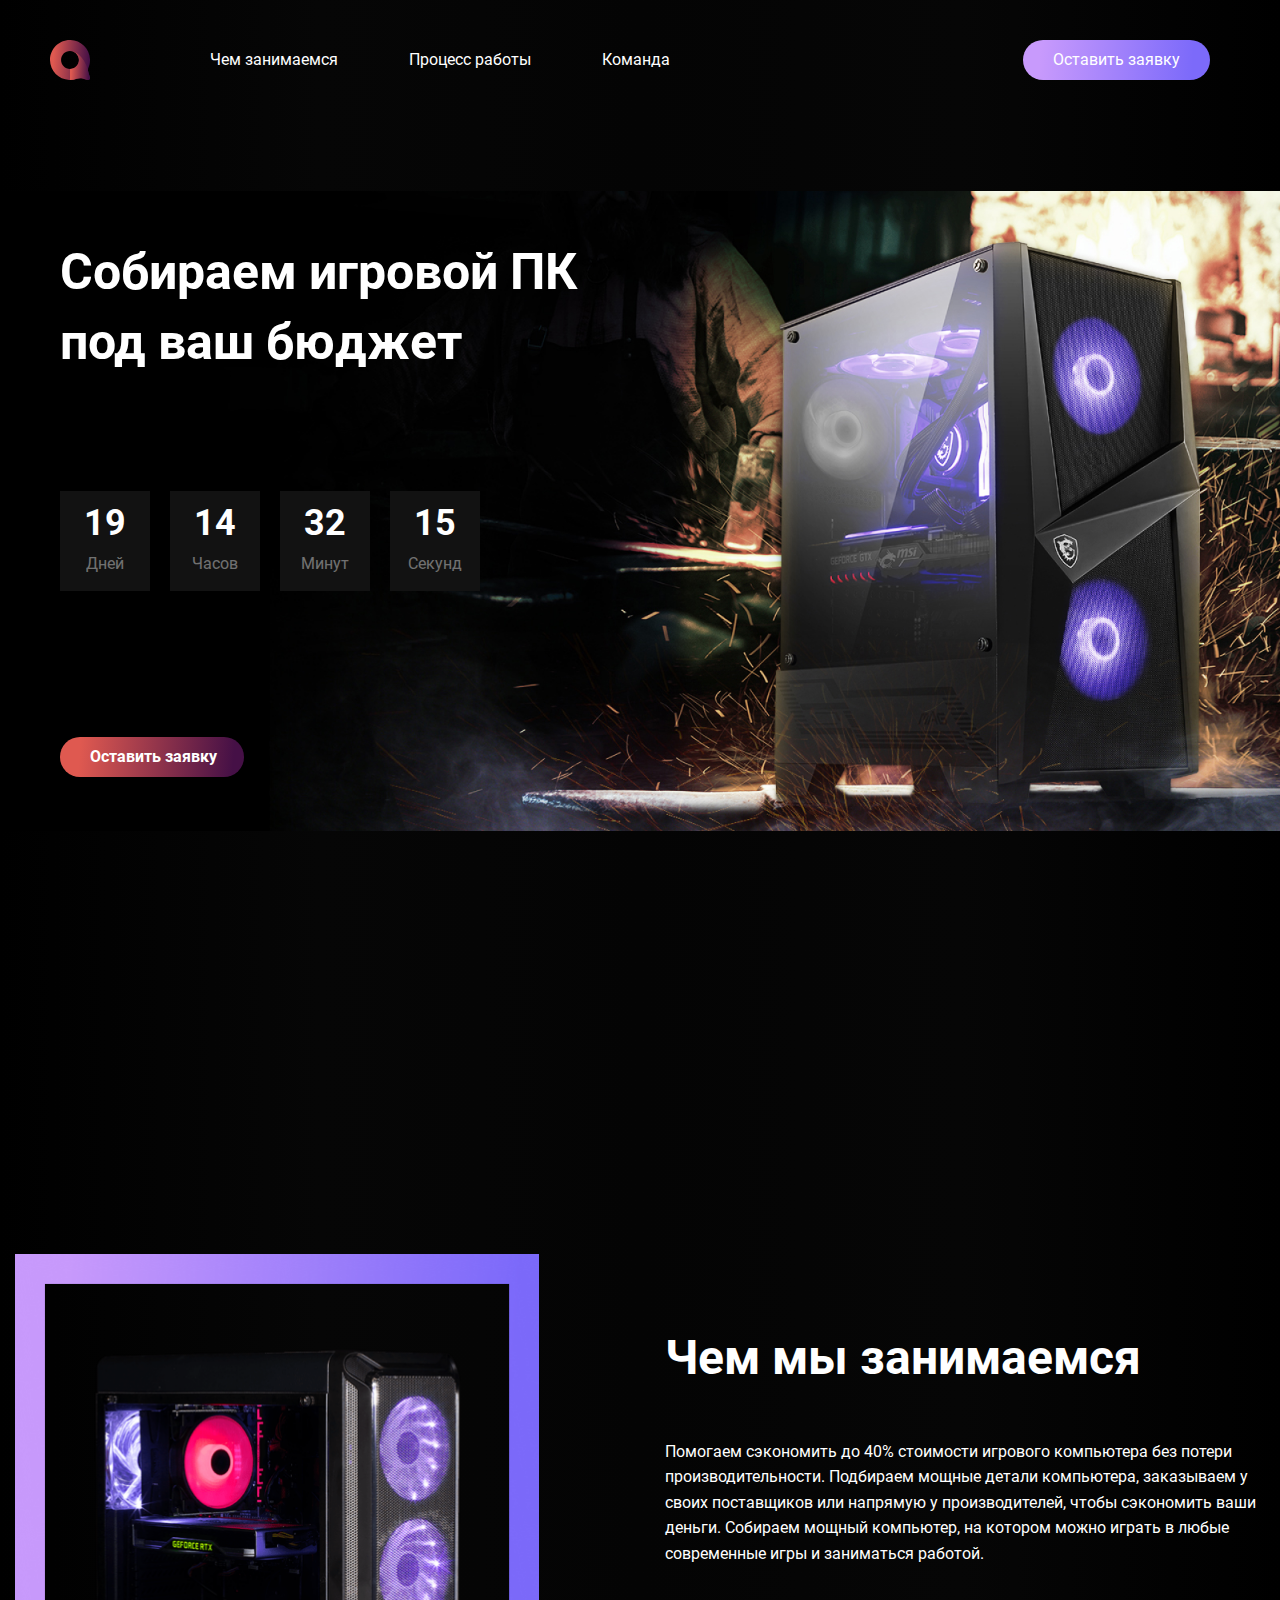
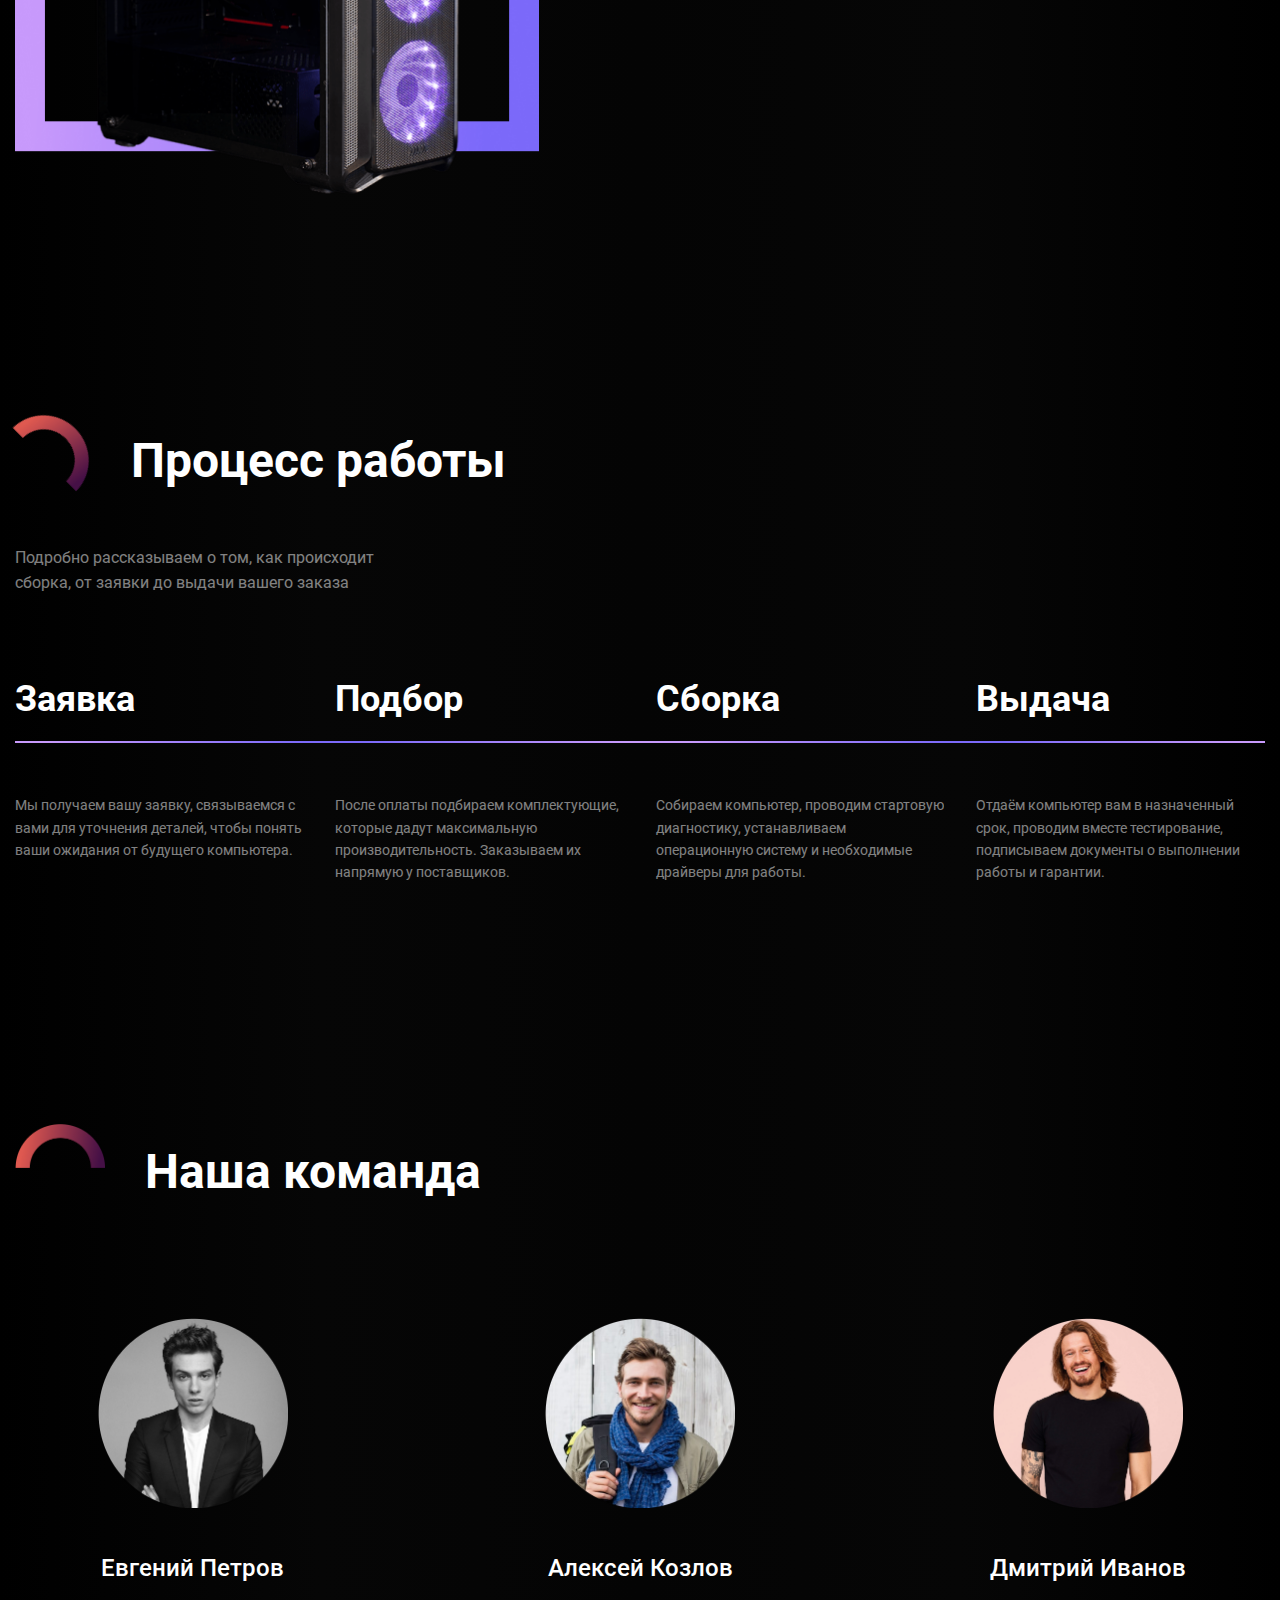
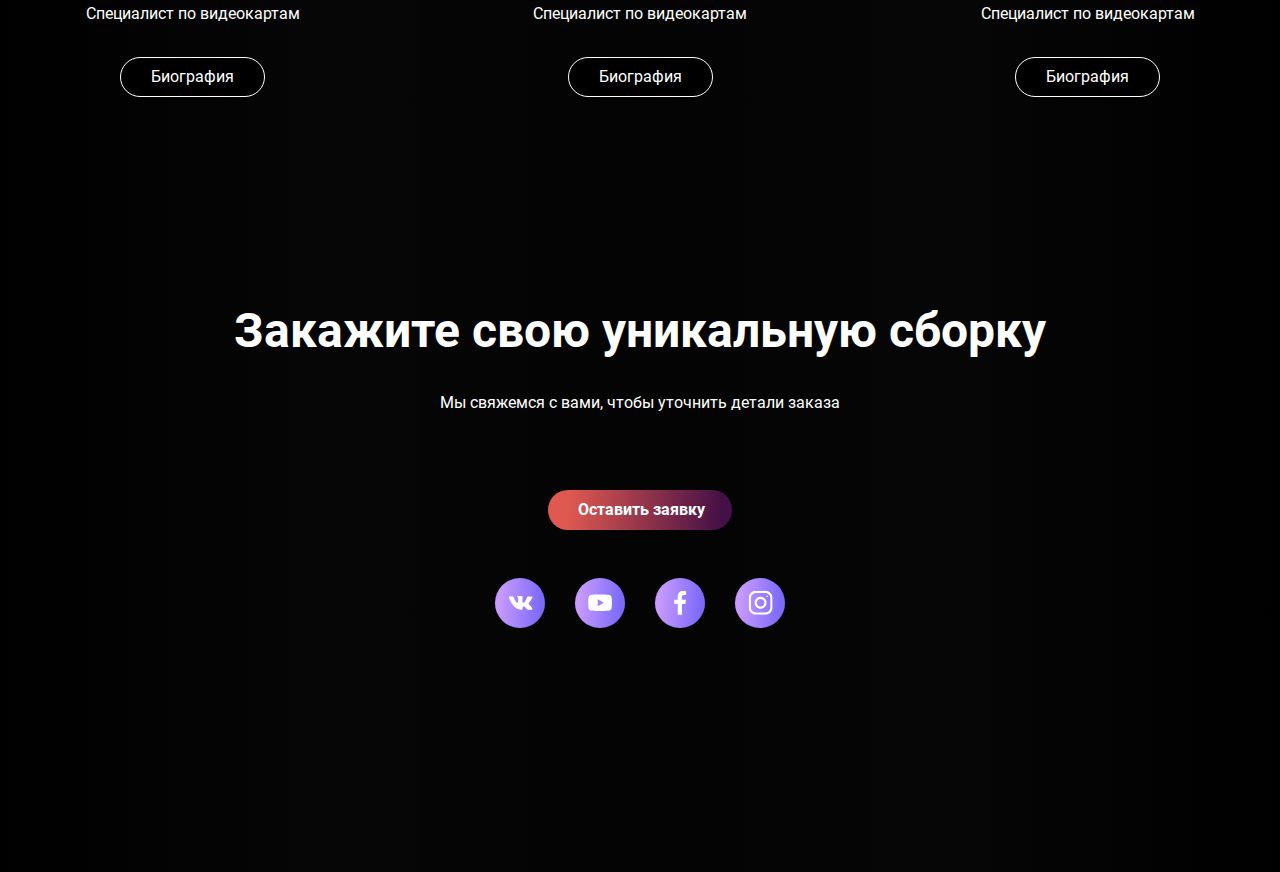
==== commit e05e007d: "Add hover" ====
--- a/index.html
+++ b/index.html
@@ -22,9 +22,9 @@
         <a href="#" class="logo"><img src="image/logo.svg"></a>
         <div class="header_nav">
             <nav class="navigation">
-                <a href="#">Чем&nbsp;занимаемся</a>
-                <a href="#">Процесс&nbsp;работы</a>
-                <a href="#">Команда</a>
+                <a href="#special">Чем&nbsp;занимаемся</a>
+                <a href="#process">Процесс&nbsp;работы</a>
+                <a href="#comand">Команда</a>
             </nav>
             <button class="burger-btn header-burger" onclick="openModal()" type="button"></button>    
             <button class="button header_button" type="button" >Оставить&nbsp;заявку</button>    
@@ -58,7 +58,7 @@
             </div>        
     </section>
     
-    <section class="special">
+    <section class="special" id="special">
         <div class="container">
             <div class="special_wrap">
                 <div class="special_img">
@@ -72,13 +72,13 @@
         </div>        
     </section>   
 
-    <section class="process">
+    <section class="process" id="process">
         <div class="container">
             <div class="comand_box">
                 <div class="comand_img comand__img_ellips">
                     <img src="image/Ellipse-2.png" alt="">
                 </div>
-                <h2 class="title-header">Процесс работы </h2>
+                <h2 class="title-header" >Процесс работы </h2>
             </div>
             <p class="process_description">Подробно рассказываем о том, как происходит сборка, от заявки до выдачи вашего заказа</p>
             <div class="process_colums">
@@ -103,13 +103,13 @@
     </section> 
 
 <!-- 3 день -->
-    <section class="comand">  
+    <section class="comand" id="comand">  
         <div class="container">
             <div class="comand_box">
                 <div class="comand_img">
                     <img src="image/Ellipse-2.png" alt="">
                 </div>
-                <h2 class="title-header">Наша команда</h2>
+                <h2 class="title-header" >Наша команда</h2>
             </div>
 
             <div class="comand__list">
@@ -145,42 +145,54 @@
                     <button class="button main_button" type="button">Оставить&nbsp;заявку</button>
                 </div>
                 <div class="assemble-social">
-                    <div class="assemble-social__item vk">
+                    <a href="#" class="assemble-social__item vk">
                         <img src="image/vk.svg" alt="">
-                    </div>
-                    <div class="assemble-social__item youtube">
+                    </a>
+                    <a href="#" class="assemble-social__item youtube">
                         <img src="image/youtube.svg" alt="">
-                    </div>
-                    <div class="assemble-social__item fb">
+                    </a>
+                    <a href="#" class="assemble-social__item fb">
                         <img src="image/fb.svg" alt="">
-                    </div>
-                    <div class="assemble-social__item in">
+                    </a>
+                    <a href="#" class="assemble-social__item in">
                         <img src="image/in.svg" alt="">
-                    </div>
+                    </a>
                 </div>
             </div>
         </div>
     </section> 
 </main>
-
-<aside></aside>
-<footer class="footer">           
-        <div class="copyright">
-            <span>Политика конфиденциальности</span>
-            <span>&copy; Reforma master, 2022</span>
-        </div>
-</footer>
-    <div class="modal" id="modal">
+<!-- mobile menu  -->
+    <div class="modal__mb" id="modal">
         <div class="modal_window">
             <a href="#" class="logo"><img src="image/logo.svg"></a>
             <button onclick="closeModal()" class="header-modal-close">+</button>
             <div class="burger-link">
-                <a href="#">Чем&nbsp;занимаемся</a>
-                <a href="#">Процесс&nbsp;работы</a>
-                <a href="#">Команда</a>
+                <a href="#special">Чем&nbsp;занимаемся</a>
+                <a href="#process">Процесс&nbsp;работы</a>
+                <a href="#comand">Команда</a>
             </div>
         </div>
     </div>
     
+    <form action="#" class="modal block_center" >
+        <div class="modal__inner">
+            <button type="button" class="modal__close"></button>
+            <h2 class="modal__header">Заявка на сборку&nbsp;ПК</h2>
+            <p class="modal__sub-header">Мы свяжемся с вами, чтобы обсудить детали заказа</p>
+            <div class="modal__elements">
+                <div class="modal__item">
+                    <input class="modal__input" type="text" placeholder="Как вас зовут">
+                </div>
+                <div class="modal__item">
+                    <input class="modal__input" type="tel" placeholder="номер телефона">
+                </div>
+                <div class="modal__item">
+                    <input class="modal__input" type="email" placeholder="e-mail">
+                </div>
+            </div>
+            <button class="button main_button" type="submit">Отправить</button>
+        </div>
+    </form>
 </body>
 </html>
--- a/style/style.css
+++ b/style/style.css
@@ -47,6 +47,8 @@
 input {
   outline: none;
   border: none;
+}
+button {
   cursor: pointer;
 }
 p {
@@ -67,6 +69,8 @@
   display: block;
   width: 4rem;
   height: 4rem;
+  transform: scale(1);
+  transition: 0.3s ease-in-out;
   /* margin-right: 28.2%; */
   /* margin-right: 24.7vw; */
 }
@@ -97,7 +101,7 @@
   width: 53px;
   height: 41px;
 }
-.modal {
+.modal__mb {
   position: fixed;
   top: 0;
   left: -1930px;
@@ -150,10 +154,10 @@
   margin-right: 7.1rem;
 }
 .button {
-  display: block;
   padding: 1.1rem 3rem;
   color: #ffffff;
   border-radius: 50px;
+  transition: 0.3s ease-in-out;
 }
 .header_button {
   display: block;
@@ -205,6 +209,7 @@
   font-weight: 700;
   font-size: 1.6rem;
   background: linear-gradient(94.78deg, #df5950 11.19%, #451046 93.72%);
+  margin-top: 3.2rem;
 }
 .footer {
   display: flex;
@@ -228,7 +233,20 @@
   display: flex;
   position: relative;
 }
-.process_colums::after {
+.process_item {
+  position: relative;
+}
+.process_item:not(:last-child) {
+  /* margin-right: 2.5%; */
+  padding-right: 2.5%;
+}
+
+.process_tit {
+  font-weight: 700;
+  font-size: 3.6rem;
+  line-height: 1.4;
+}
+.process_item::after {
   position: absolute;
   top: 30%;
   left: 0;
@@ -238,14 +256,8 @@
   height: 2px;
   background: linear-gradient(94.26deg, #c89afc 9.51%, #7c6afa 90.23%);
 }
-.process_item:not(:last-child) {
-  margin-right: 2.5%;
-}
-
-.process_tit {
-  font-weight: 700;
-  font-size: 3.6rem;
-  line-height: 1.4;
+.process_item:nth-child(even)::after {
+  background: linear-gradient(94.26deg, #7c6afa 9.51%, #c89afc 90.23%);
 }
 .process_content {
   margin-top: 7rem;
@@ -280,6 +292,12 @@
   padding-top: 24rem;
   padding-bottom: 20rem;
 }
+.block_center {
+  display: flex;
+  justify-content: center;
+  align-items: center;
+  flex-direction: column;
+}
 .comand_img {
   width: 90px;
   margin-right: 4rem;
@@ -336,6 +354,7 @@
   border-radius: 50px;
   background-color: rgb(0, 0, 0);
   color: #ffffff;
+  transition: 0.3s ease-in-out;
 }
 .assemble {
   padding-bottom: 24.4rem;
@@ -382,6 +401,11 @@
 .comand::before {
   transform: rotate(45deg);
 } */
+.modal__header {
+  font-weight: 700;
+  font-size: 4.8rem;
+  line-height: 1.4;
+}
 @media (max-width: 1580px) {
   .main-display {
     padding-left: 6rem;
@@ -433,6 +457,66 @@
     padding: 1.2rem 0;
   }
 }
+.modal {
+  position: fixed;
+  inset: 0;
+  width: 100%;
+  height: 100%;
+  overflow-x: hidden;
+  overflow-x: auto;
+  z-index: 10;
+  padding: 3rem 0;
+  background: rgba(0, 0, 0, 0.8);
+  display: none;
+}
+.modal__inner {
+  position: relative;
+  max-width: 663px;
+  width: 100%;
+  padding: 9rem 1rem;
+  background: #2c2c2c;
+  text-align: center;
+}
+.modal__close {
+  position: absolute;
+  top: 30px;
+  right: 30px;
+  display: block;
+  height: 30px;
+  width: 30px;
+  background-image: url(../image/close.svg);
+  background-repeat: no-repeat;
+  background-size: contain;
+  background-color: transparent;
+}
+.modal__sub-header {
+  font-size: 1.6rem;
+  line-height: 1.6;
+  color: rgba(255, 255, 255, 0.5);
+  margin-bottom: 2.8rem;
+}
+.modal__input {
+  background: gray;
+  opacity: 0.25;
+  border-radius: 50px;
+  font-size: 1.4rem;
+  line-height: 1.6;
+  color: #ffffff;
+  opacity: 0.8;
+}
+.modal__elements {
+  margin: 0 auto;
+  max-width: 45.6rem;
+}
+.modal__item {
+  height: 4.4rem;
+  margin: 1.6rem auto 0;
+}
+.modal__input {
+  width: 100%;
+  height: 100%;
+  padding: 1.1rem 3rem;
+}
 @media (max-width: 1200px) {
   .header {
     padding: 4rem 8rem 4rem 3rem;
@@ -472,6 +556,20 @@
   }
   .header_button {
     margin-left: 0;
+  }
+}
+/* hover  */
+@media (min-width: 767px) {
+  .logo:hover {
+    transform: scale(1.1);
+  }
+  .button:hover,
+  .comand_btn:hover {
+    box-shadow: 0px 0px 14px 0px #fff;
+  }
+
+  .assemble-social__item:hover {
+    transform: scale(1.1);
   }
 }
 @media (max-width: 768px) {
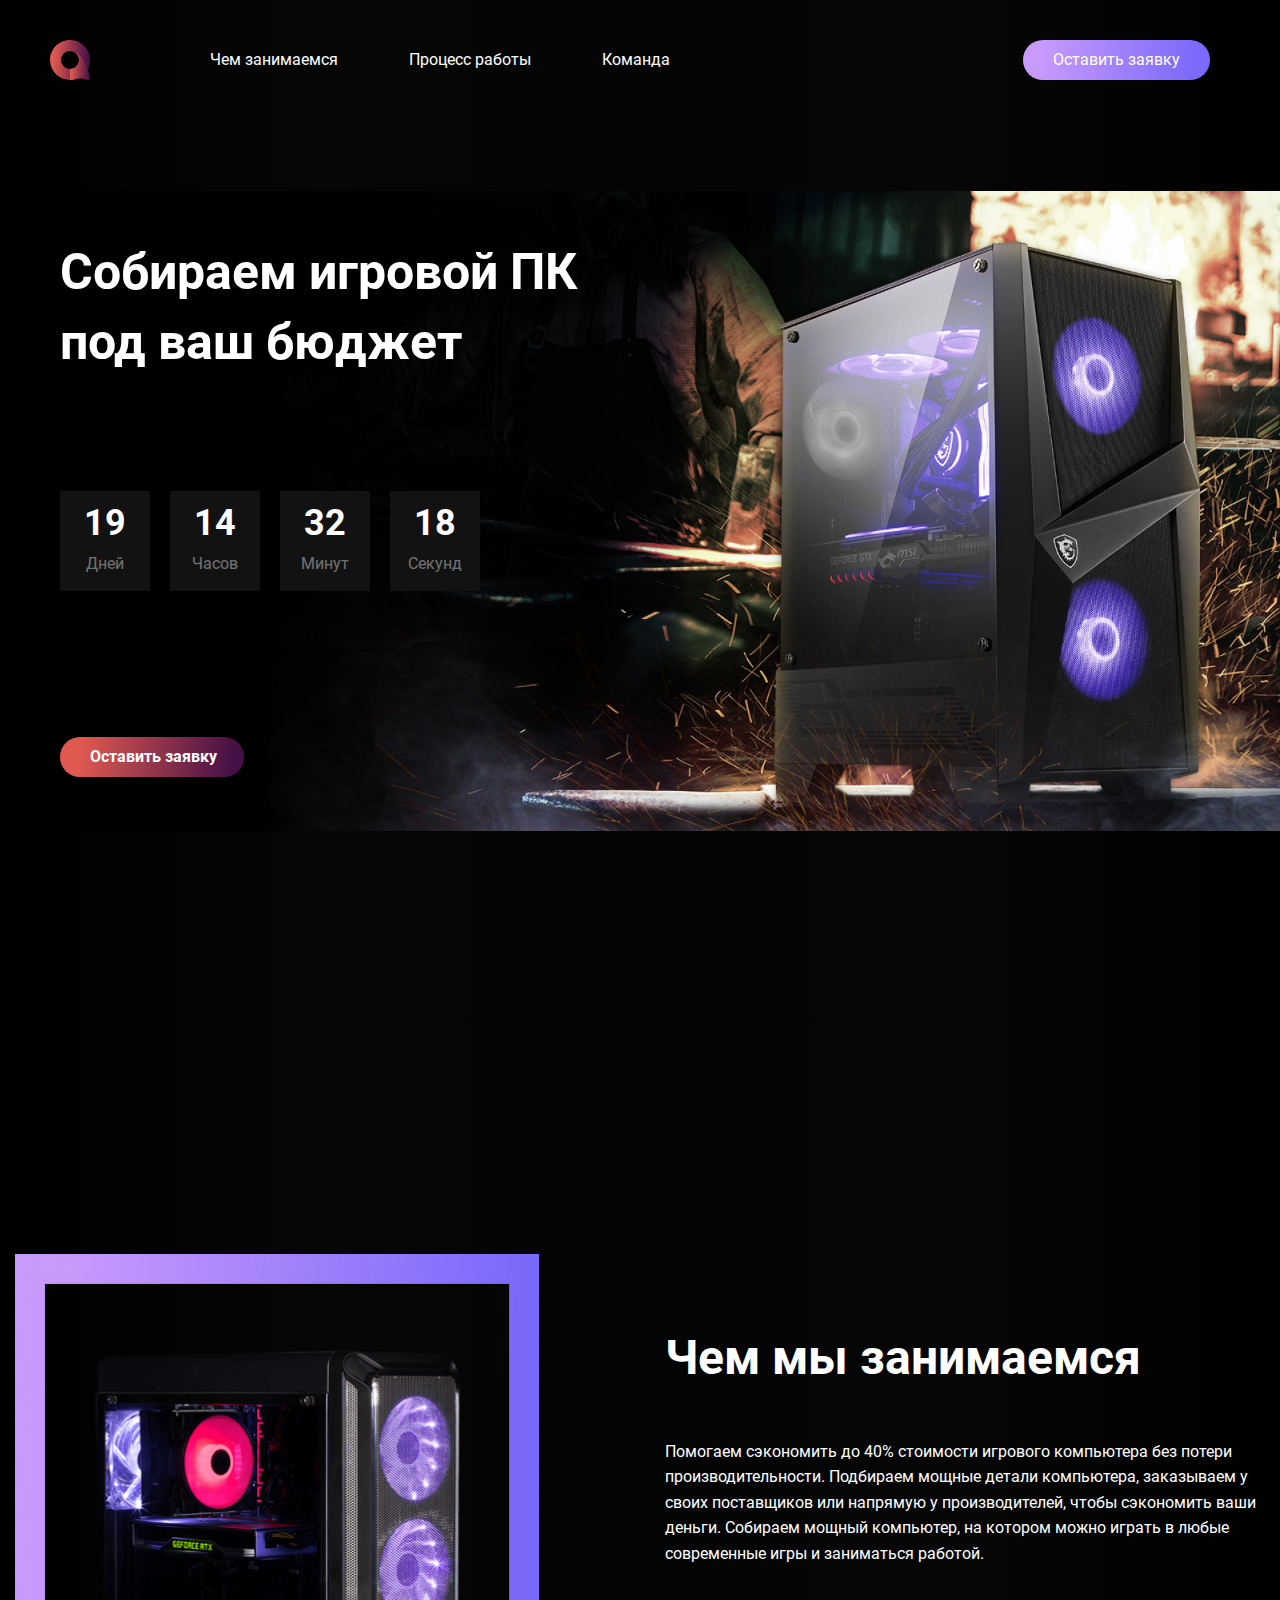
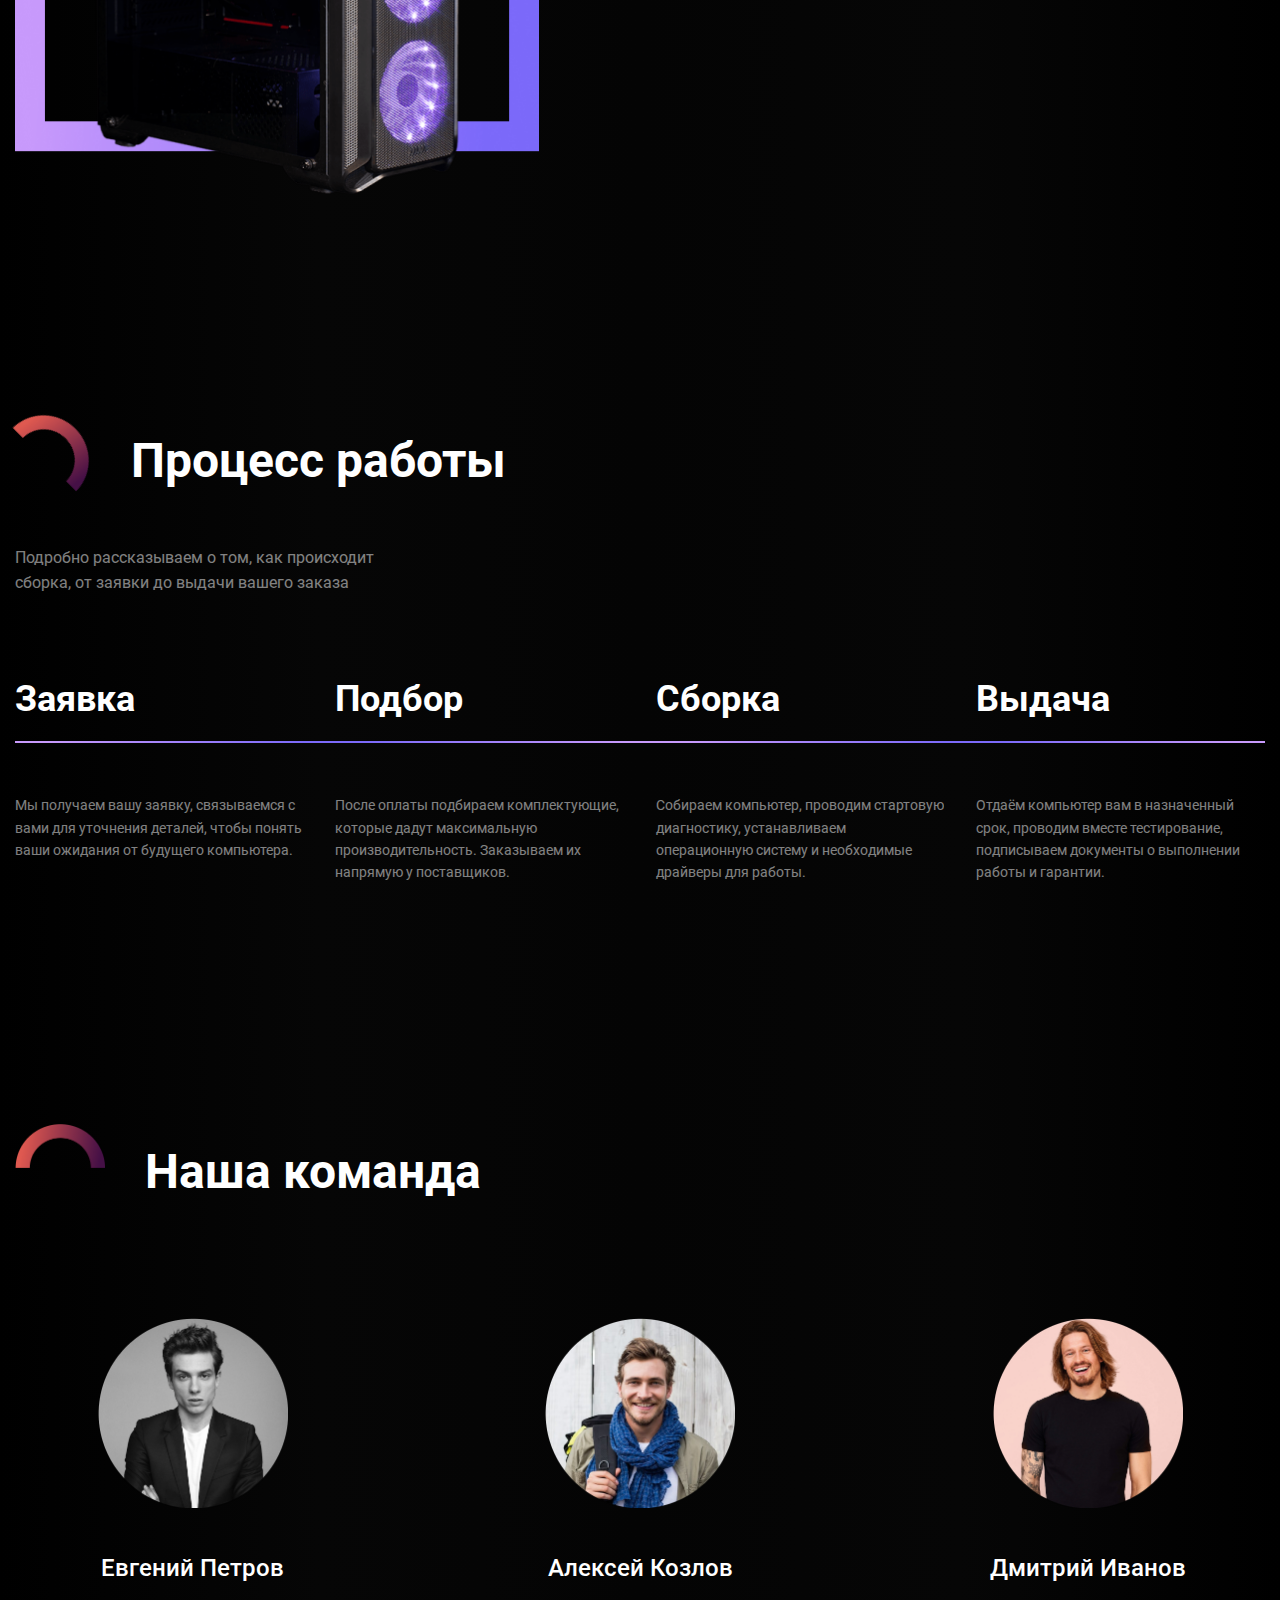
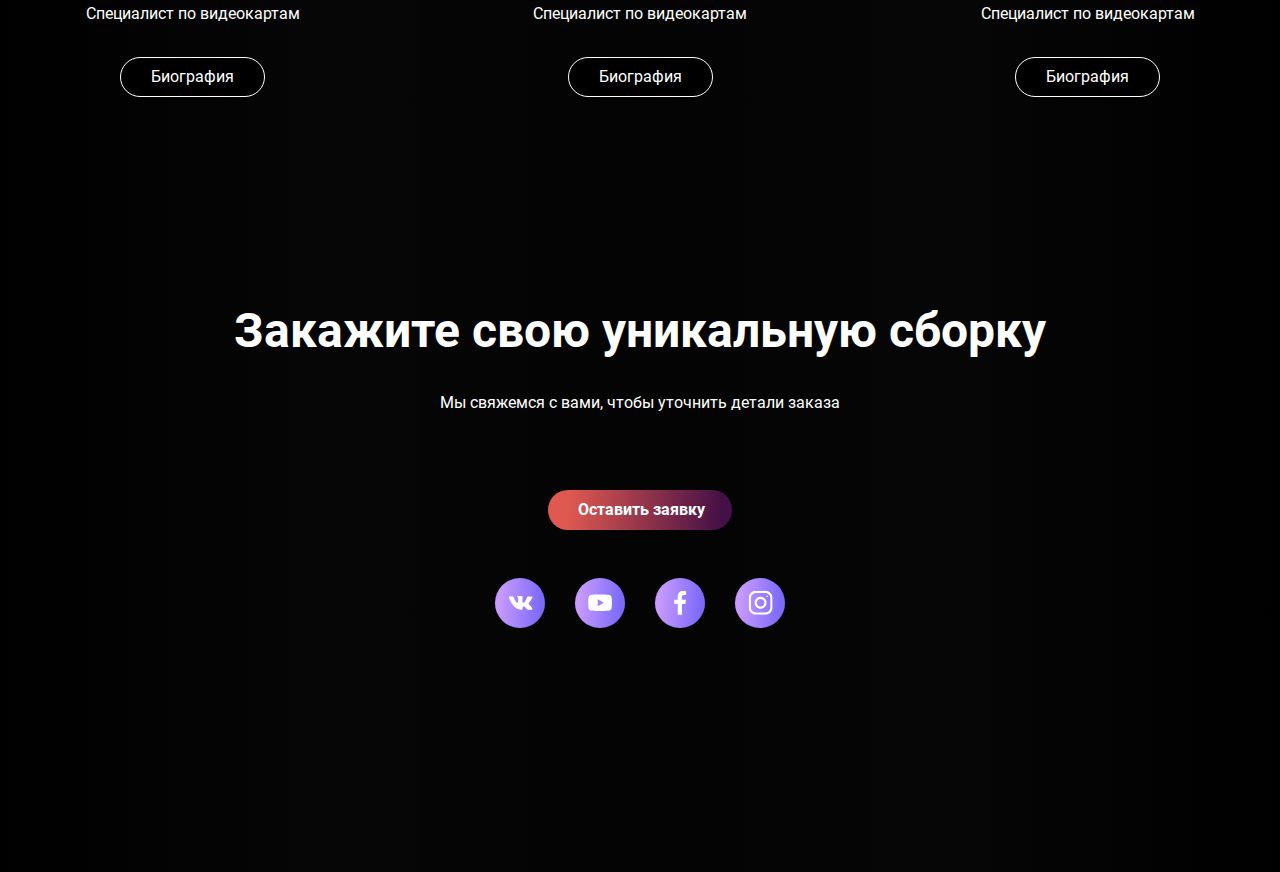
==== commit 75161b49: "fork" ====
--- a/index.html
+++ b/index.html
@@ -27,7 +27,7 @@
                 <a href="#comand">Команда</a>
             </nav>
             <button class="burger-btn header-burger" onclick="openModal()" type="button"></button>    
-            <button class="button header_button" type="button" >Оставить&nbsp;заявку</button>    
+            <button class="button header_button modal__button" type="button" >Оставить&nbsp;заявку</button>    
         </div>
     </header>
     
@@ -52,7 +52,7 @@
                     <div class="main-display_text">Секунд</div>
                 </div>
             </div>
-            <button class="button main_button" type="button" >Оставить&nbsp;заявку</button>    
+            <button class="button main_button modal__button" type="button" >Оставить&nbsp;заявку</button>    
             <div class="main-display_bg main-display_mobile">
                 <img src="image/main-screen.jpg" alt="">    
             </div>        
@@ -142,7 +142,7 @@
                 <h2 class="title-header">Закажите свою уникальную сборку</h2>
                 <p class="assemble-text">Мы свяжемся с вами, чтобы уточнить детали заказа</p>
                 <div class="assemble-btn">
-                    <button class="button main_button" type="button">Оставить&nbsp;заявку</button>
+                    <button class="button main_button modal__button" type="button">Оставить&nbsp;заявку</button>
                 </div>
                 <div class="assemble-social">
                     <a href="#" class="assemble-social__item vk">
@@ -163,7 +163,7 @@
     </section> 
 </main>
 <!-- mobile menu  -->
-    <div class="modal__mb" id="modal">
+    <div class="modal__mb" id="modal__mb">
         <div class="modal_window">
             <a href="#" class="logo"><img src="image/logo.svg"></a>
             <button onclick="closeModal()" class="header-modal-close">+</button>
@@ -191,7 +191,7 @@
                     <input class="modal__input" type="email" placeholder="e-mail">
                 </div>
             </div>
-            <button class="button main_button" type="submit">Отправить</button>
+            <button class="button main_button modal__button" type="submit">Отправить</button>
         </div>
     </form>
 </body>
--- a/style/style.css
+++ b/style/style.css
@@ -132,6 +132,10 @@
   font-weight: 700;
   width: 40px;
 }
+.noscroll {
+  overflow: hidden;
+  height: 100%;
+}
 .navigation a {
   font-weight: 400;
   font-size: 1.6rem;
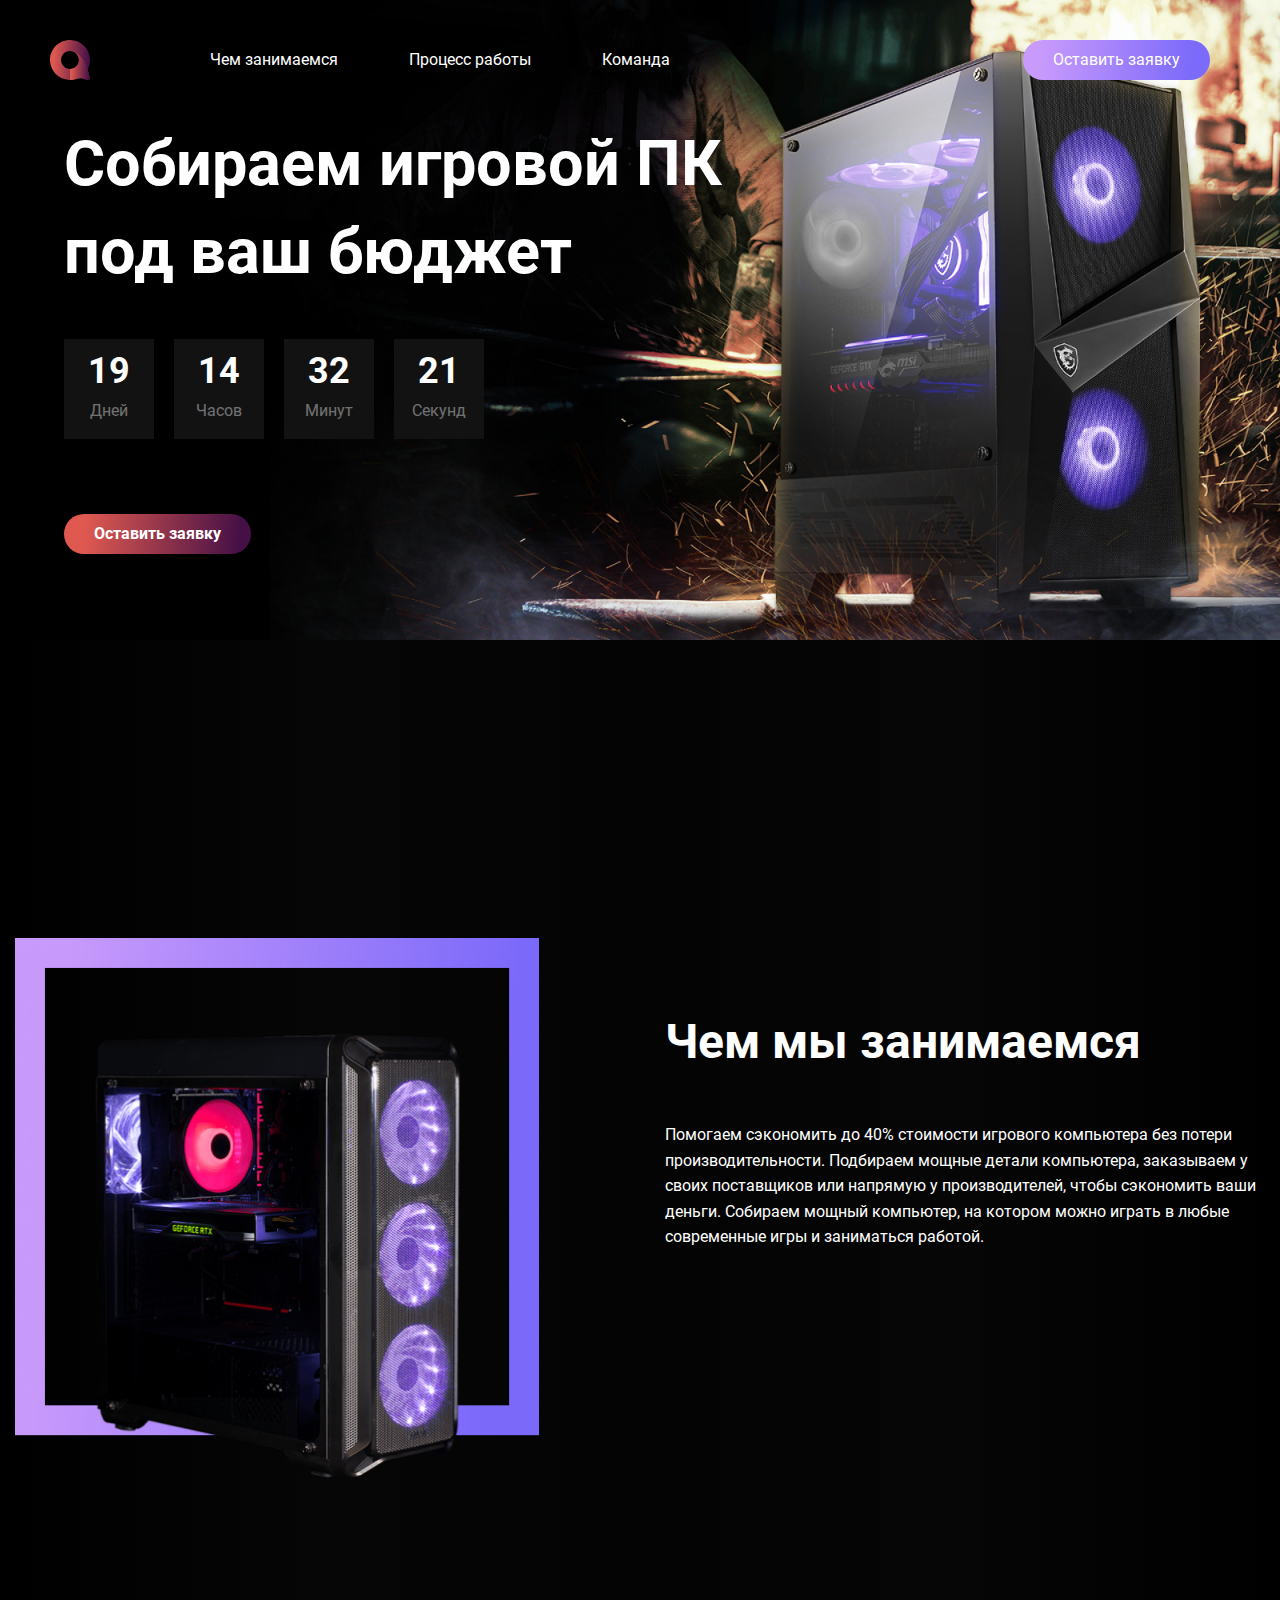
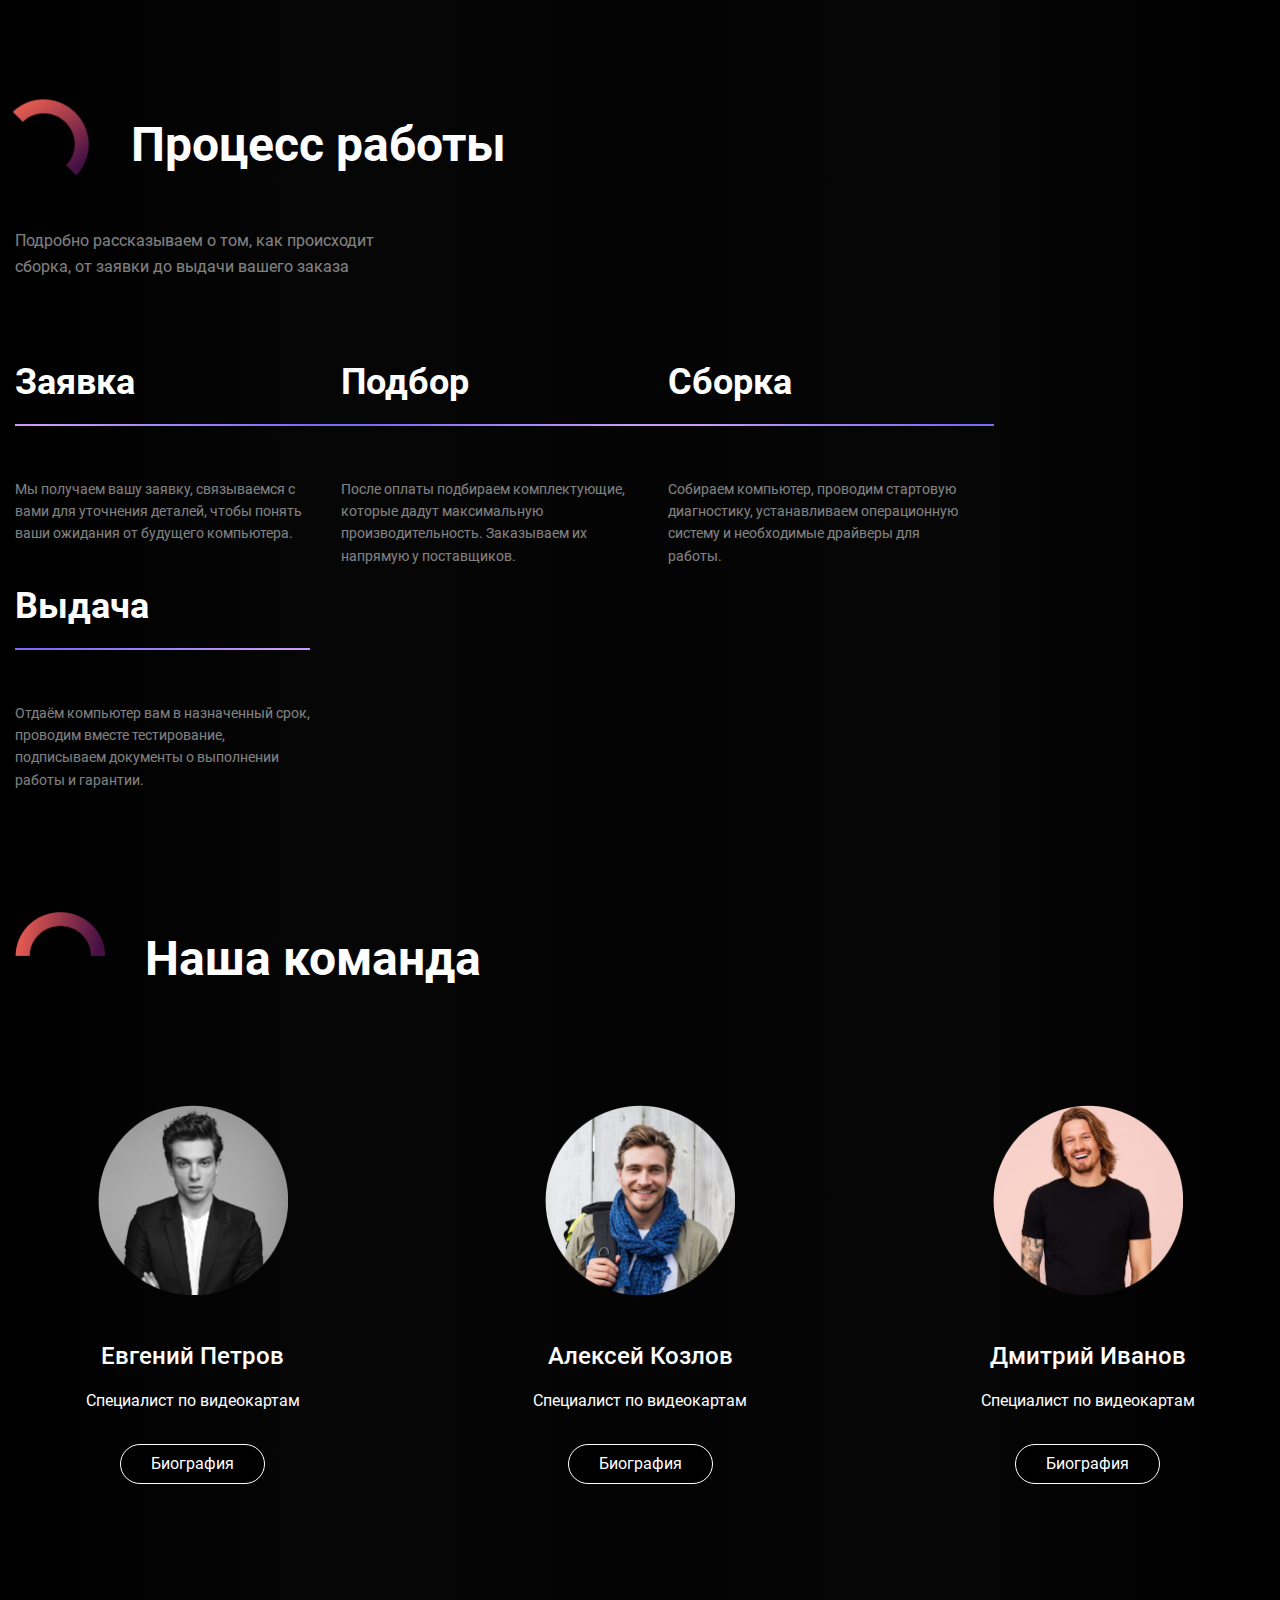
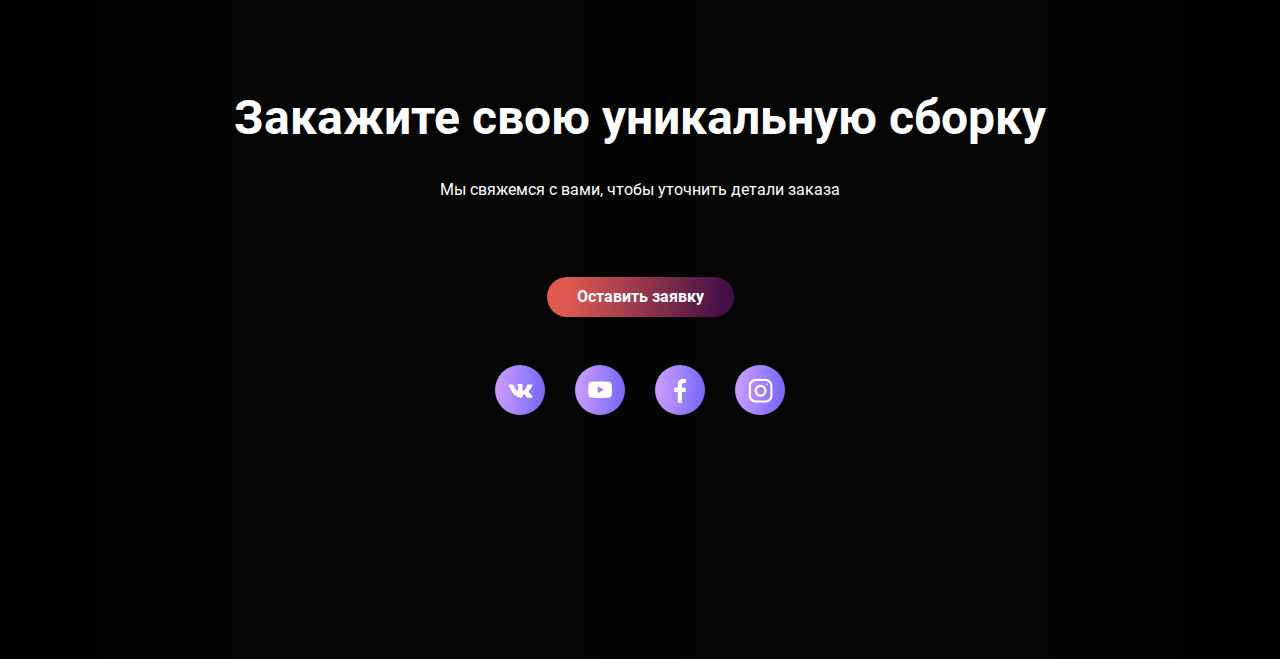
==== commit c7a7e701: "adaptiv 567px" ====
--- a/index.html
+++ b/index.html
@@ -33,26 +33,29 @@
     
     <main class="main">
         <section class="main-display">
-            <h1 class="title">Собираем игровой ПК под ваш бюджет</h1>
-            <div class="main-display_timer timer__block">
-                <div class="main-display_item">
-                    <div class="main-display_count">19</div>
-                    <div class="main-display_text">Дней</div>
-                </div>
-                <div class="main-display_item">
-                    <div class="main-display_count">19</div>
-                    <div class="main-display_text">Часов</div>
-                </div>
-                <div class="main-display_item">
-                    <div class="main-display_count">19</div>
-                    <div class="main-display_text">Минут</div>
-                </div>
-                <div class="main-display_item">
-                    <div class="main-display_count">18</div>
-                    <div class="main-display_text">Секунд</div>
-                </div>
-            </div>
-            <button class="button main_button modal__button" type="button" >Оставить&nbsp;заявку</button>    
+            <div class="main-box">
+                <h1 class="title">Собираем игровой ПК под ваш бюджет</h1>
+                <div class="main-display_timer timer__block">
+                    <div class="main-display_item">
+                        <div class="main-display_count">19</div>
+                        <div class="main-display_text">Дней</div>
+                    </div>
+                    <div class="main-display_item">
+                        <div class="main-display_count">19</div>
+                        <div class="main-display_text">Часов</div>
+                    </div>
+                    <div class="main-display_item">
+                        <div class="main-display_count">19</div>
+                        <div class="main-display_text">Минут</div>
+                    </div>
+                    <div class="main-display_item">
+                        <div class="main-display_count">18</div>
+                        <div class="main-display_text">Секунд</div>
+                    </div>
+                </div>
+                <button class="button main_button modal__button" type="button" >Оставить&nbsp;заявку</button>    
+            </div>
+               
             <div class="main-display_bg main-display_mobile">
                 <img src="image/main-screen.jpg" alt="">    
             </div>        
--- a/style/style.css
+++ b/style/style.css
@@ -104,7 +104,7 @@
 .modal__mb {
   position: fixed;
   top: 0;
-  left: -1930px;
+  left: -3000px;
   background-color: rgba(0, 0, 0, 0.3);
   min-height: 100vh;
   min-width: 100vw;
@@ -161,6 +161,7 @@
   padding: 1.1rem 3rem;
   color: #ffffff;
   border-radius: 50px;
+  width: max-content;
   transition: 0.3s ease-in-out;
 }
 .header_button {
@@ -169,10 +170,16 @@
   font-size: 1.6rem;
   background: linear-gradient(94.26deg, #c89afc 9.51%, #7c6afa 90.23%);
 }
-.main-display {
-  padding-left: 16.3%;
-  /* padding-left: 16.2vw; */
-  padding-top: 7.7%;
+.main-box {
+  
+  /* padding: 7.7% 0 7.7% 16.2vw; */
+  display: flex;
+  flex-direction: column;
+  justify-content: space-between;
+  height: 20vw;
+  padding: 8% 0 15.1% 16.2vw;
+  padding-left: 16%;
+height: 47vw;
 }
 .main-display_bg {
   position: absolute;
@@ -190,7 +197,10 @@
   display: flex;
   gap: 3rem;
   margin-top: 5.3rem;
-  margin-bottom: 7.5rem;
+  margin-bottom: 4.5rem;
+
+  margin-top: 0;
+margin-bottom: 0;
 }
 .main-display_item {
   width: 102px;
@@ -236,6 +246,7 @@
 .process_colums {
   display: flex;
   position: relative;
+  flex-wrap: wrap;
 }
 .process_item {
   position: relative;
@@ -272,8 +283,10 @@
 }
 .special {
   /* margin-top: 6rem; */
-  margin-top: 43rem;
-  margin-bottom: 23.3rem;
+  /* margin-top: 41rem; */
+  margin-top: 21.3vw;
+  margin-bottom: 21.3rem;
+  padding-top: 2rem;
 }
 .special_wrap {
   display: flex;
@@ -282,9 +295,12 @@
 .special__box {
   margin-top: 7rem;
   flex-basis: 48%;
+  flex-shrink: 3;
 }
 .special_img {
   height: 540px;
+  padding-right: 2.5rem;
+  flex-shrink: 1;
 }
 .special__description {
   margin-top: 47px;
@@ -293,8 +309,8 @@
   line-height: 1.6;
 }
 .comand {
-  padding-top: 24rem;
-  padding-bottom: 20rem;
+  padding-top: 2rem;
+  margin-bottom: 20rem;
 }
 .block_center {
   display: flex;
@@ -393,27 +409,21 @@
   width: 50%;
   height: 50%;
 }
-/* .process::before,
-.comand::before {
-  content: "";
-  display: block;
-  background-image: url(../image/Ellipse-2.png);
-  height: 44px;
-  width: 90px;
-  background-repeat: no-repeat;
-}
-.comand::before {
-  transform: rotate(45deg);
-} */
+
+.process {
+  padding-top: 2rem;
+  margin-bottom: 10rem;
+}
+
 .modal__header {
   font-weight: 700;
   font-size: 4.8rem;
   line-height: 1.4;
 }
-@media (max-width: 1580px) {
-  .main-display {
-    padding-left: 6rem;
-    padding-top: 4.7%;
+@media (max-width: 1600px) {
+  .main-box {
+    padding: 0% 0 7.1% 5vw;
+    height: 41vw;
   }
 }
 @media (max-width: 1366px) {
@@ -430,30 +440,21 @@
     flex-grow: 1;
   }
   .main-display_bg {
-    top: 191px;
+    /* top: 191px; */
   }
   .title {
-    font-size: 5rem;
-    max-width: 534px;
-  }
-  .main-display {
-    /* padding-top: 10.7%; */
-    /* padding-top: 10vh; */
-    padding-top: 0;
-    padding-top: 70px;
-    display: flex;
-    flex-direction: column;
-    justify-content: space-around;
-    height: 55vw;
+    font-size: 4.9vw;
+    max-width: 55vw;
+  }
+  
+  .main-box {
+    /* padding: 0% 0 2.1% 5vw; */
   }
   .main-display_timer {
     display: flex;
     gap: 2rem;
     margin-top: 2rem;
     margin-bottom: 2rem;
-  }
-  .main_button {
-    max-width: 184px;
   }
   .main-display_item {
     width: 90px;
@@ -468,10 +469,12 @@
   height: 100%;
   overflow-x: hidden;
   overflow-x: auto;
-  z-index: 10;
   padding: 3rem 0;
   background: rgba(0, 0, 0, 0.8);
-  display: none;
+  z-index: 10;
+  visibility: hidden;
+  opacity: 0;
+  transition: 1s linear;
 }
 .modal__inner {
   position: relative;
@@ -492,6 +495,7 @@
   background-repeat: no-repeat;
   background-size: contain;
   background-color: transparent;
+  transition: 0.2s;
 }
 .modal__sub-header {
   font-size: 1.6rem;
@@ -521,9 +525,10 @@
   height: 100%;
   padding: 1.1rem 3rem;
 }
+
 @media (max-width: 1200px) {
   .header {
-    padding: 4rem 8rem 4rem 3rem;
+    padding: 2rem 8rem 2rem 3rem;
   }
   .logo {
     margin-right: 3rem;
@@ -533,6 +538,21 @@
   }
   .navigation a:not(:last-child) {
     margin-right: 5rem;
+  }
+  .special__box {
+    flex-basis: 100%;
+    flex-shrink: 2;
+  }
+  .special_wrap {
+    align-items: center;
+  }
+  .special {
+    margin-top: 13.3vw;
+    margin-bottom: 10rem;
+  }
+  .special_img {
+    height: auto;
+    flex-shrink: 3;
   }
 }
 
@@ -549,10 +569,21 @@
   .main-display_text {
     font-size: 1.4rem;
   }
+  .main_button {
+    margin-top: 2%;
+  }
+  .title-header {
+    /* font-size: 4.8vw; */
+    font-size: 6vw;
+  }
+  .process_colums {
+    justify-content: center;
+    gap: 5%;
+  }
 }
 @media (max-width: 835px) {
   .header {
-    padding: 4rem 5rem 4rem 4rem;
+    padding: 2rem 5rem 2rem 4rem;
     gap: 0;
   }
   .navigation a:not(:last-child) {
@@ -563,7 +594,7 @@
   }
 }
 /* hover  */
-@media (min-width: 767px) {
+@media (min-width: 769px) {
   .logo:hover {
     transform: scale(1.1);
   }
@@ -571,6 +602,9 @@
   .comand_btn:hover {
     box-shadow: 0px 0px 14px 0px #fff;
   }
+  .modal__close:hover {
+    transform: rotate(180deg);
+  }
 
   .assemble-social__item:hover {
     transform: scale(1.1);
@@ -580,9 +614,9 @@
   .header {
     padding: 3rem 2rem 3rem 2rem;
   }
-  .main-display {
-    height: 50vw;
-    padding: 4rem 2rem;
+  .main-box {
+    padding-top: 5%;
+    height: auto;
   }
   .main-display_bg {
     top: 10rem;
@@ -612,10 +646,61 @@
   .main-display_text {
     font-size: 1.2rem;
   }
+  .comand__list {
+    flex-wrap: wrap;
+    justify-content: center;
+    gap: 30px 40px;
+  }
+  .special__box {
+    margin-top: 0;
+  }
+  .process_tit {
+    font-size: 3rem;
+  }
+  .process_description {
+    margin-top: 3rem;
+    margin-bottom: 4rem;
+  }
+  .process_content {
+    margin-top: 3rem;
+  }
+  .comand {
+    margin-bottom: 10rem;
+  }
+  .comand__list {
+    padding-top: 7.3rem;
+  }
+  .title-header {
+    text-align: center;
+  }
+  .comand__image {
+    width: 140px;
+    height: 140px;
+  }
+  .comand_name {
+    font-size: 2rem;
+    margin-top: 2rem;
+    margin-bottom: 1.2rem;
+  }
+  .comand_text {
+    margin-bottom: 2rem;
+  }
+  .modal__inner {
+    padding: 5rem 1rem;
+  }
+  .modal__header {
+    font-size: 3.5rem;
+  }
+  .modal__close {
+    top: 20px;
+    right: 20px;
+    height: 20px;
+    width: 20px;
+  }
 }
 @media (max-width: 567px) {
-  .main-display {
-    display: block;
+  html {
+    font-size: 8px;
   }
   .main-display_bg img {
     display: none;
@@ -628,6 +713,17 @@
     display: block;
     width: 100%;
     height: 50rem;
+    top: 0;
+  }
+  .special {
+    margin-top: 3rem;
+    margin-bottom: 3rem;
+  }
+  .special_wrap {
+    flex-wrap: wrap;
+  }
+  .special_img {
+    order: 2;
   }
 }
 /* @media (max-width: 960px) {} */
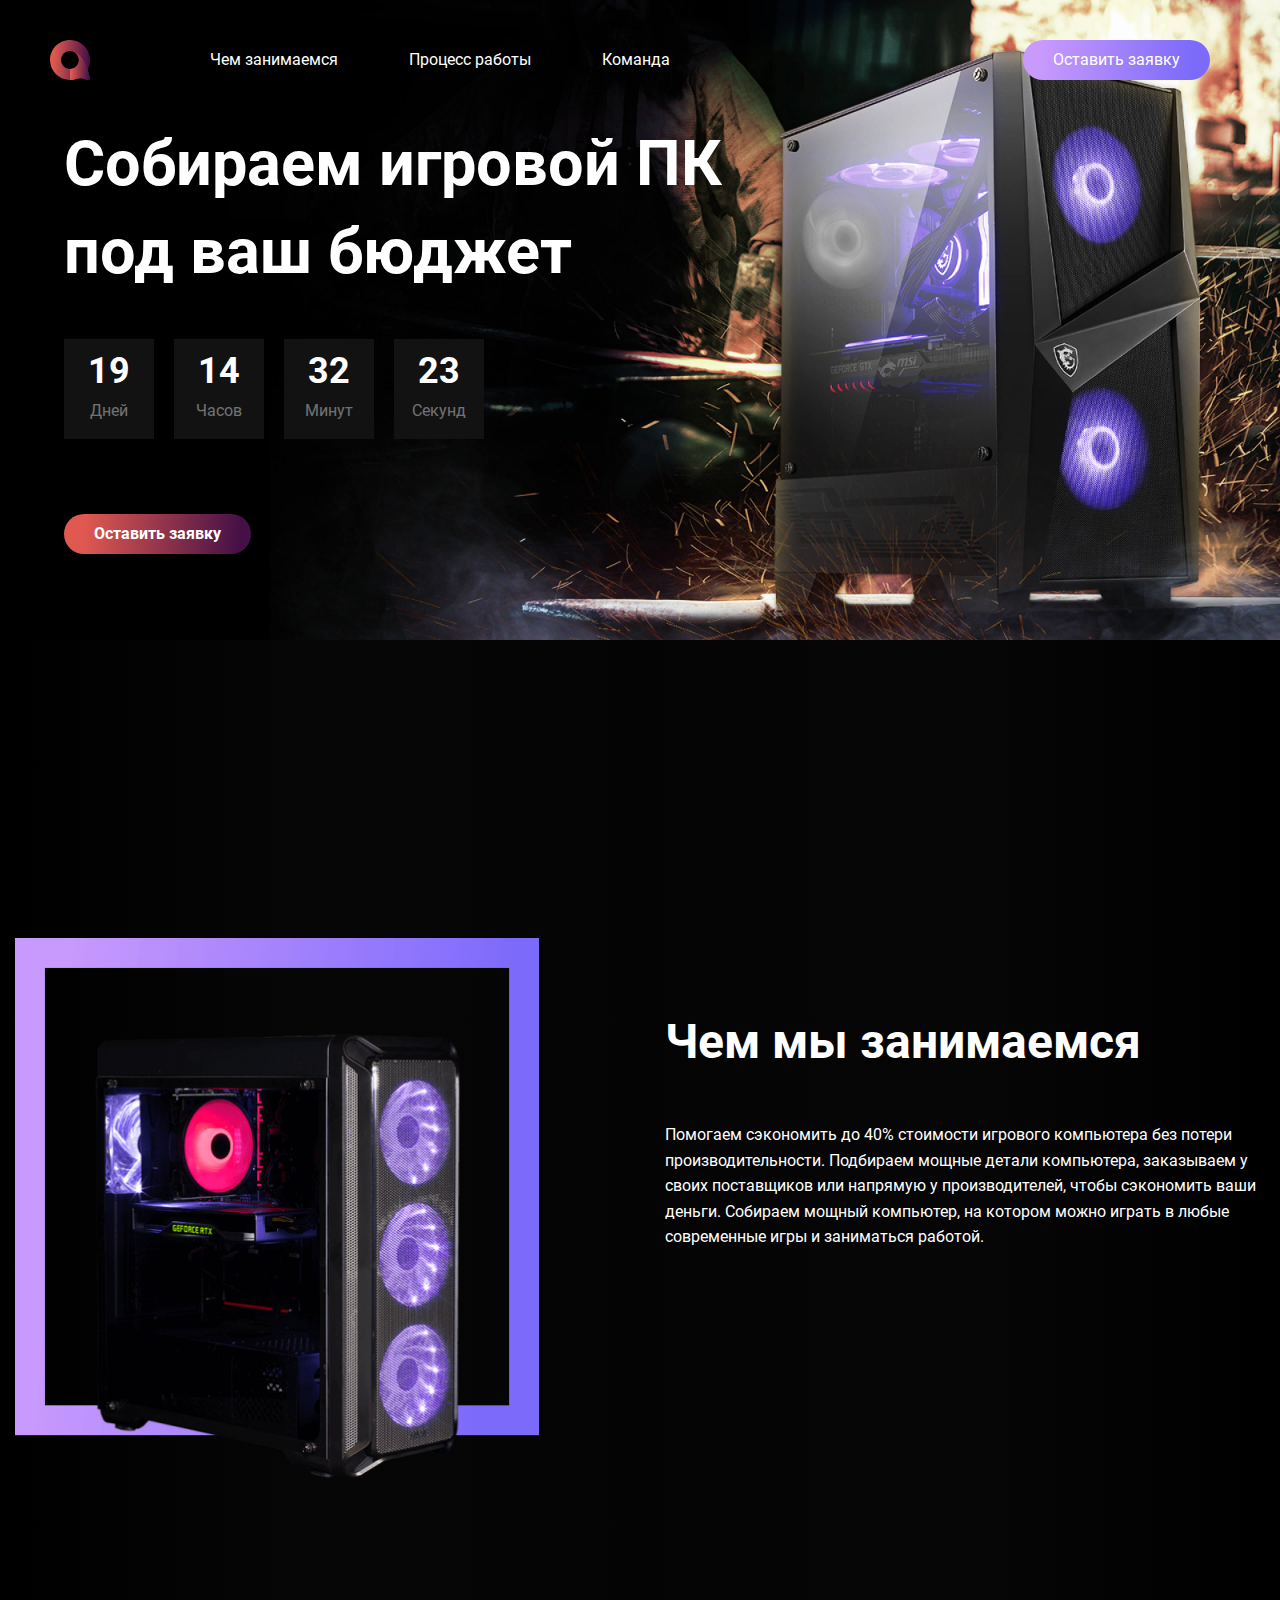
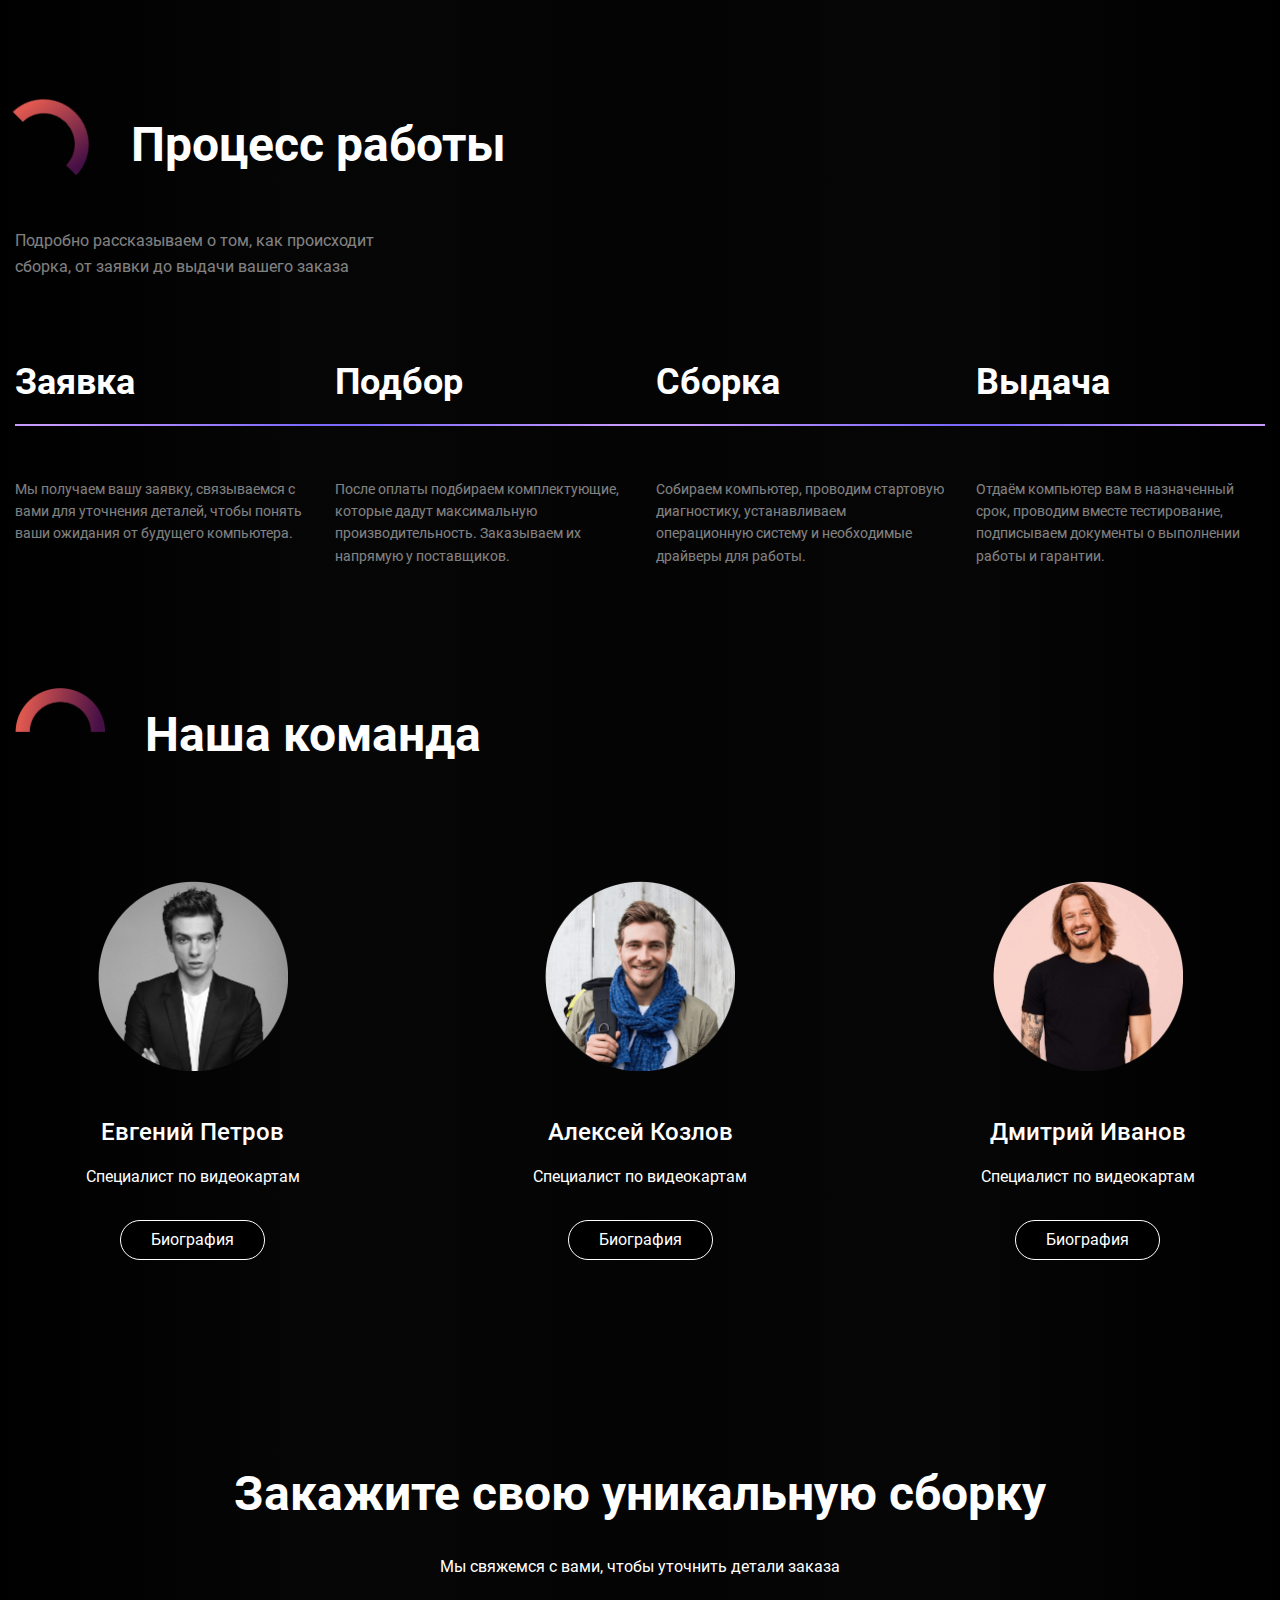
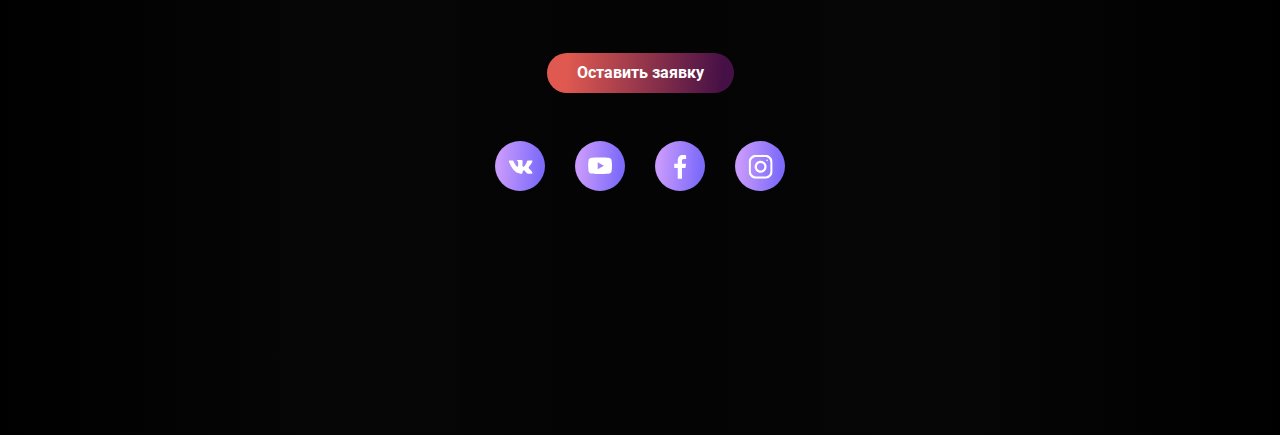
==== commit 48e92d1b: "Add favicon" ====
--- a/index.html
+++ b/index.html
@@ -4,7 +4,15 @@
     <meta charset="UTF-8">
     <meta http-equiv="X-UA-Compatible" content="IE=edge">
     <meta name="viewport" content="width=device-width, initial-scale=1.0">
-    <link rel="shortcut icon" href="favicon.ico" type="image/x-icon">
+    
+    <link rel="android-chrome-icon" type="image/png" sizes="192x192" href="img/favicon/android-chrome-192x192.png">    
+    <link rel="apple-touch-icon" sizes="180x180" href="image/favicon/apple-touch-icon.png">    
+    <link rel="android-chrome-icon" type="image/png" sizes="152x152" href="image/favicon/android-chrome-512x512.png">
+    <link rel="android-chrome-icon" type="image/png" sizes="150x150" href="image/favicon/mstile-150x150.png">
+    <link rel="icon" type="image/png" sizes="32x32" href="image/favicon/favicon-32x32.png">
+    <link rel="icon" type="image/png" sizes="32x32" href="image/favicon/favicon.ico">
+    <link rel="icon" type="image/png" sizes="16x16" href="image/favicon/favicon-16x16.png">
+    <link rel="manifest" href="image/favicon/site.webmanifest">
     <link rel="stylesheet" href="style/normalize.css">
     <link rel="stylesheet" href="Roboto/stylesheet.css">
     <link rel="stylesheet" href="style/style.css">
--- a/style/style.css
+++ b/style/style.css
@@ -99,7 +99,7 @@
   background-size: contain;
   background-color: #000000;
   width: 53px;
-  height: 41px;
+  height: 22px;
 }
 .modal__mb {
   position: fixed;
@@ -118,7 +118,7 @@
   height: 100%;
   width: 100%;
   z-index: 2;
-  padding: 40px 40px;
+  padding: 30px 20px;
 }
 .header-modal-close {
   position: absolute;
@@ -171,7 +171,6 @@
   background: linear-gradient(94.26deg, #c89afc 9.51%, #7c6afa 90.23%);
 }
 .main-box {
-  
   /* padding: 7.7% 0 7.7% 16.2vw; */
   display: flex;
   flex-direction: column;
@@ -179,7 +178,7 @@
   height: 20vw;
   padding: 8% 0 15.1% 16.2vw;
   padding-left: 16%;
-height: 47vw;
+  height: 47vw;
 }
 .main-display_bg {
   position: absolute;
@@ -200,7 +199,7 @@
   margin-bottom: 4.5rem;
 
   margin-top: 0;
-margin-bottom: 0;
+  margin-bottom: 0;
 }
 .main-display_item {
   width: 102px;
@@ -246,7 +245,6 @@
 .process_colums {
   display: flex;
   position: relative;
-  flex-wrap: wrap;
 }
 .process_item {
   position: relative;
@@ -420,48 +418,7 @@
   font-size: 4.8rem;
   line-height: 1.4;
 }
-@media (max-width: 1600px) {
-  .main-box {
-    padding: 0% 0 7.1% 5vw;
-    height: 41vw;
-  }
-}
-@media (max-width: 1366px) {
-  .header {
-    padding: 4rem 7rem 4rem 5rem;
-    gap: 5rem;
-  }
-  .logo {
-    margin-right: 5.5vw;
-  }
-  .header_nav {
-    flex-grow: 1;
-    gap: normal;
-    flex-grow: 1;
-  }
-  .main-display_bg {
-    /* top: 191px; */
-  }
-  .title {
-    font-size: 4.9vw;
-    max-width: 55vw;
-  }
-  
-  .main-box {
-    /* padding: 0% 0 2.1% 5vw; */
-  }
-  .main-display_timer {
-    display: flex;
-    gap: 2rem;
-    margin-top: 2rem;
-    margin-bottom: 2rem;
-  }
-  .main-display_item {
-    width: 90px;
-    height: 100px;
-    padding: 1.2rem 0;
-  }
-}
+
 .modal {
   position: fixed;
   inset: 0;
@@ -525,7 +482,42 @@
   height: 100%;
   padding: 1.1rem 3rem;
 }
-
+@media (max-width: 1600px) {
+  .main-box {
+    padding: 0% 0 7.1% 5vw;
+    height: 41vw;
+  }
+}
+@media (max-width: 1366px) {
+  .header {
+    padding: 4rem 7rem 4rem 5rem;
+    gap: 5rem;
+  }
+  .logo {
+    margin-right: 5.5vw;
+  }
+  .header_nav {
+    flex-grow: 1;
+    gap: normal;
+    flex-grow: 1;
+  }
+  .title {
+    font-size: 4.9vw;
+    max-width: 55vw;
+  }
+
+  .main-display_timer {
+    display: flex;
+    gap: 2rem;
+    margin-top: 2rem;
+    margin-bottom: 2rem;
+  }
+  .main-display_item {
+    width: 90px;
+    height: 100px;
+    padding: 1.2rem 0;
+  }
+}
 @media (max-width: 1200px) {
   .header {
     padding: 2rem 8rem 2rem 3rem;
@@ -577,8 +569,14 @@
     font-size: 6vw;
   }
   .process_colums {
-    justify-content: center;
-    gap: 5%;
+    gap: 4%;
+    flex-wrap: wrap;
+  }
+  .process_content {
+    margin-top: 4rem;
+  }
+  .process_item {
+    padding-right: 2.5%;
   }
 }
 @media (max-width: 835px) {
@@ -672,6 +670,15 @@
   }
   .title-header {
     text-align: center;
+    font-size: 2.7rem;
+  }
+  .special__description {
+    margin-top: 4rem;
+    font-size: 1.4rem;
+  }
+  .comand_img {
+    width: 50px;
+    margin-right: 2rem;
   }
   .comand__image {
     width: 140px;
@@ -704,6 +711,10 @@
   }
   .main-display_bg img {
     display: none;
+  }
+  .main-display {
+    padding-left: 15px;
+    padding-right: 15px;
   }
   .main-display_mobile {
     position: relative;
@@ -712,8 +723,11 @@
     background-size: contain;
     display: block;
     width: 100%;
-    height: 50rem;
+    /* height: 43rem; */
+    height: 80vw;
     top: 0;
+    margin: auto;
+    max-width: 400px;
   }
   .special {
     margin-top: 3rem;
@@ -724,8 +738,15 @@
   }
   .special_img {
     order: 2;
-  }
-}
-/* @media (max-width: 960px) {} */
+    max-width: 400px;
+    margin: 20px auto;
+  }
+}
+@media (max-width: 360px) {
+  .modal_window {
+    padding: 25px 15px;
+  }
+}
+
 /* @media (min-width: 1920px) {} */
 /* @media (min-width: 676px) {} */
